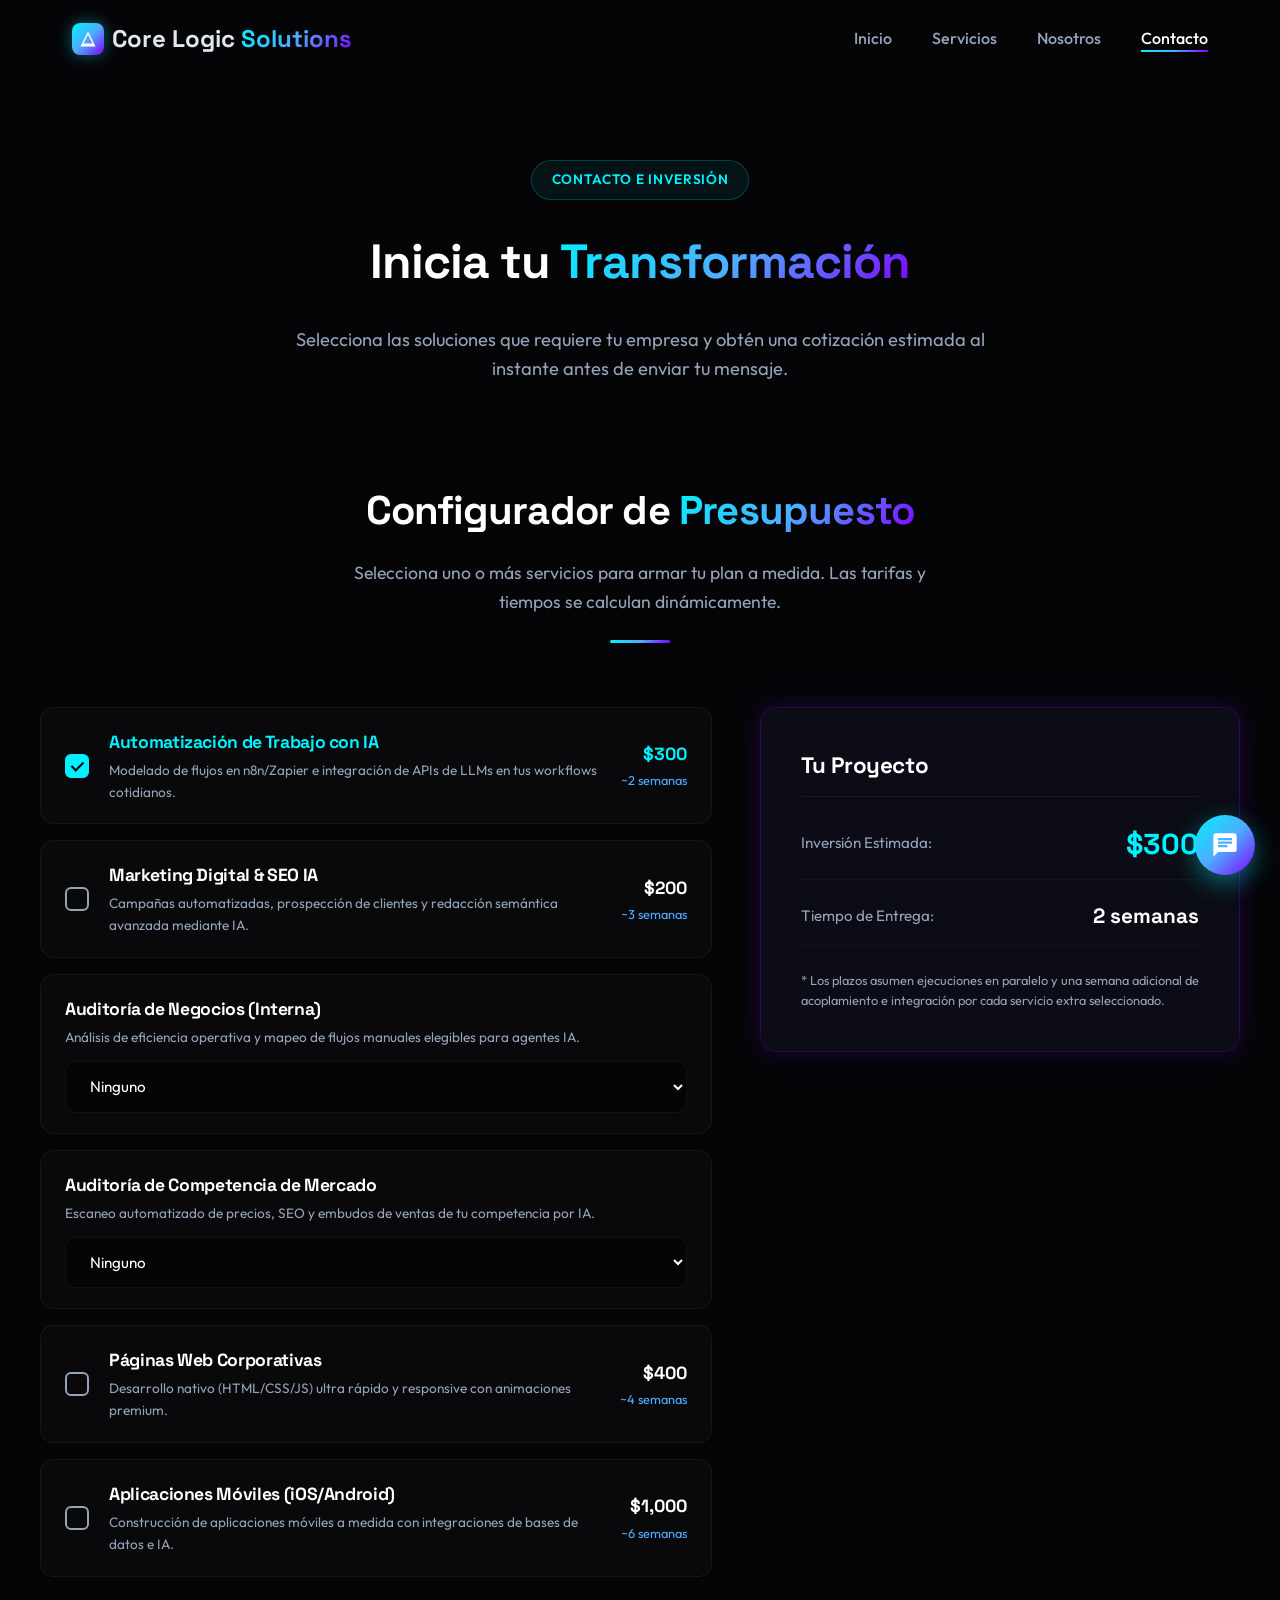
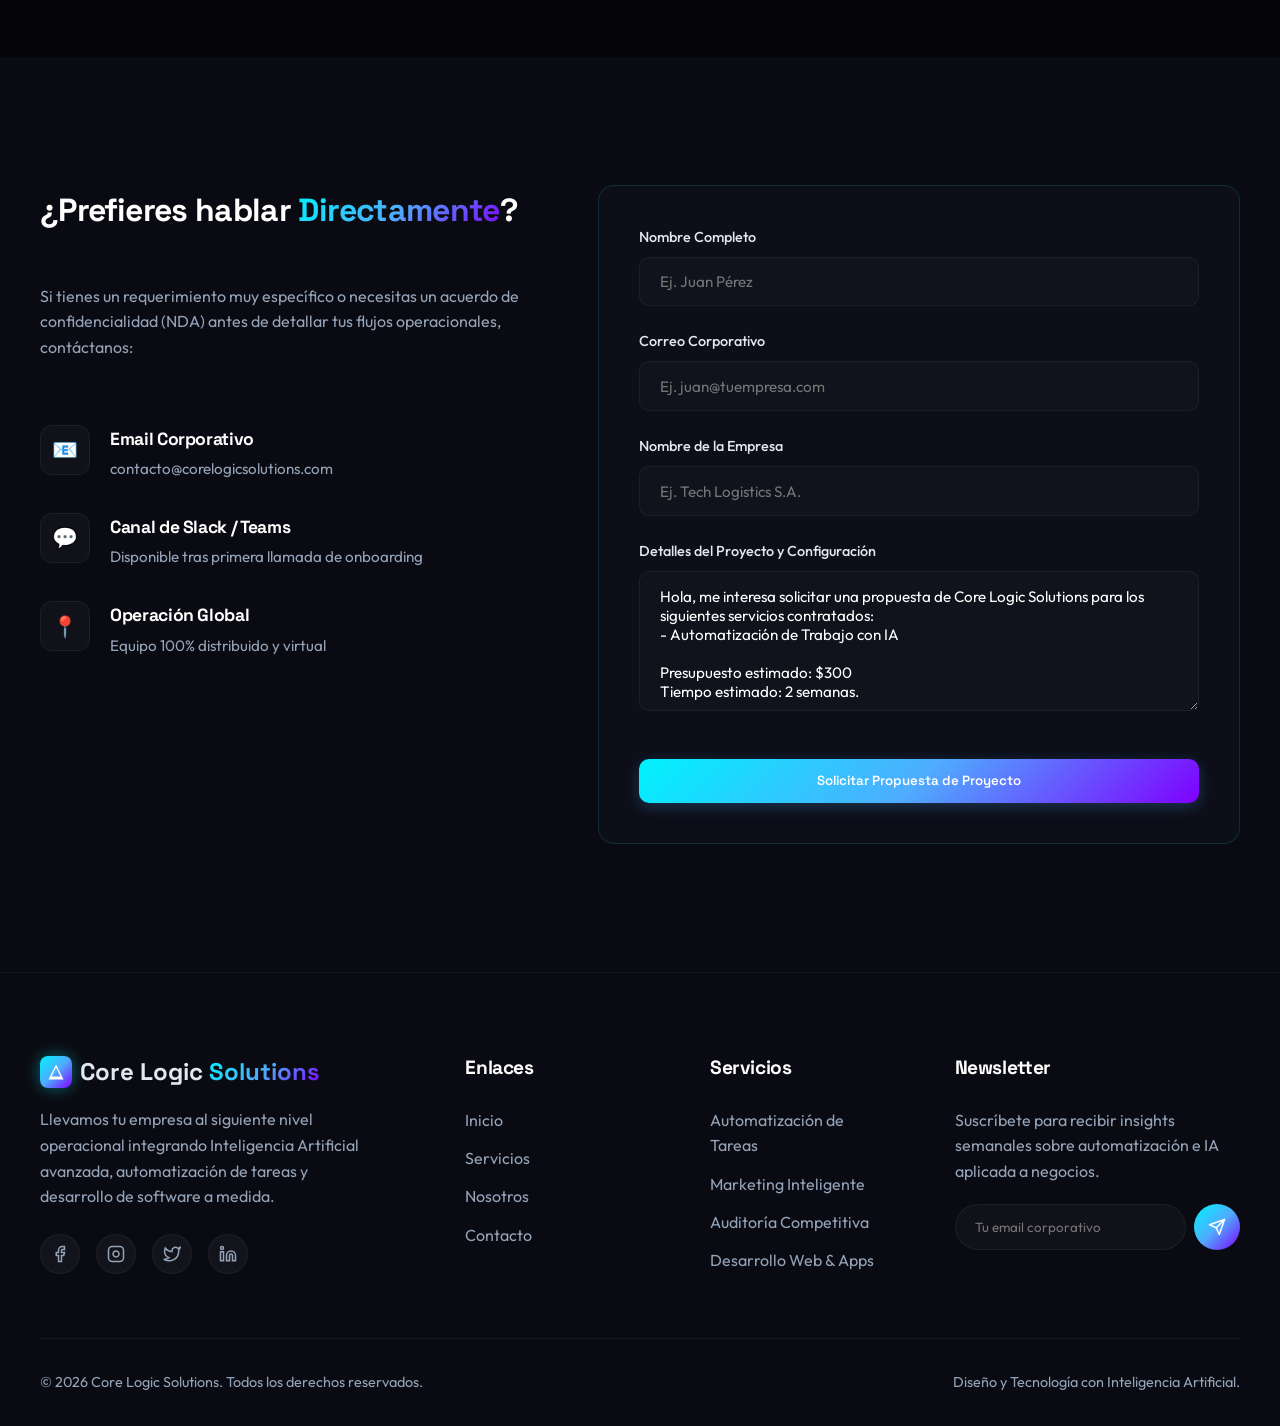
==== contacto.html @ 49f4cc30 "Initial commit: Core Logic Solutions website template" ====
<!DOCTYPE html>
<html lang="es">
<head>
  <meta charset="UTF-8">
  <meta name="viewport" content="width=device-width, initial-scale=1.0">
  <title>Contacto y Cotización | Core Logic Solutions</title>
  <meta name="description" content="Contacta con Core Logic Solutions y configura tu presupuesto a medida utilizando nuestro estimador de coste y tiempo automatizado.">
  
  <!-- Estilos CSS -->
  <link rel="stylesheet" href="css/style.css">
</head>
<body>

  <!-- Orbes de luz de fondo neo-futurista -->
  <div class="bg-glow-orb orb-cyan"></div>
  <div class="bg-glow-orb orb-purple"></div>

  <!-- Header / Navbar -->
  <header class="header" id="main-header">
    <div class="nav-container">
      <a href="index.html" class="logo" id="logo-link">
        <div class="logo-icon">
          <svg viewBox="0 0 24 24"><path d="M12 2L2 22h20L12 2zm0 4l6 12H6L12 6z"/></svg>
        </div>
        <span>Core Logic <span class="gradient-text">Solutions</span></span>
      </a>
      <nav aria-label="Navegación principal">
        <ul class="nav-menu" id="nav-menu">
          <li class="nav-item"><a href="index.html" class="nav-link">Inicio</a></li>
          <li class="nav-item"><a href="servicios.html" class="nav-link">Servicios</a></li>
          <li class="nav-item"><a href="nosotros.html" class="nav-link">Nosotros</a></li>
          <li class="nav-item"><a href="contacto.html" class="nav-link active">Contacto</a></li>
        </ul>
      </nav>
      <button class="hamburger" id="mobile-menu-toggle" aria-label="Abrir menú de navegación">
        <span class="bar"></span>
        <span class="bar"></span>
        <span class="bar"></span>
      </button>
    </div>
  </header>

  <!-- Banner / Hero de la Página -->
  <section class="section" style="padding-top: 10rem; text-align: center; max-width: 800px; margin: 0 auto;">
    <div class="hero-badge reveal">Contacto e Inversión</div>
    <h1 style="font-size: 3rem; margin-bottom: 1.5rem;" class="reveal">Inicia tu <span class="gradient-text">Transformación</span></h1>
    <p style="color: var(--text-muted); font-size: 1.15rem;" class="reveal">Selecciona las soluciones que requiere tu empresa y obtén una cotización estimada al instante antes de enviar tu mensaje.</p>
  </section>

  <!-- Seccion Configuradora de Presupuestos -->
  <section class="section" id="configurator-section" style="padding-top: 1rem;">
    <div class="section-title reveal">
      <h2>Configurador de <span class="gradient-text">Presupuesto</span></h2>
      <p>Selecciona uno o más servicios para armar tu plan a medida. Las tarifas y tiempos se calculan dinámicamente.</p>
    </div>

    <div class="config-grid reveal">
      <!-- Grid de Checkboxes de Servicio -->
      <div class="checkbox-grid">
        
        <!-- Checkbox 1 -->
        <label class="checkbox-card" id="card-service-auto">
          <input type="checkbox" class="service-checkbox" data-price="300" data-time="2" data-name="Automatización de Trabajo con IA" checked>
          <span class="custom-checkbox"></span>
          <div class="checkbox-info">
            <h4>Automatización de Trabajo con IA</h4>
            <p>Modelado de flujos en n8n/Zapier e integración de APIs de LLMs en tus workflows cotidianos.</p>
          </div>
          <div class="checkbox-meta">
            <span class="meta-price">$300</span>
            <div class="meta-time">~2 semanas</div>
          </div>
        </label>

        <!-- Checkbox 2 -->
        <label class="checkbox-card" id="card-service-marketing">
          <input type="checkbox" class="service-checkbox" data-price="200" data-time="3" data-name="Marketing Digital & SEO IA">
          <span class="custom-checkbox"></span>
          <div class="checkbox-info">
            <h4>Marketing Digital & SEO IA</h4>
            <p>Campañas automatizadas, prospección de clientes y redacción semántica avanzada mediante IA.</p>
          </div>
          <div class="checkbox-meta">
            <span class="meta-price">$200</span>
            <div class="meta-time">~3 semanas</div>
          </div>
        </label>

        <!-- Dropdown 1: Auditoría de Negocios -->
        <div class="checkbox-card" style="cursor: default; display: block;" id="card-service-audit-business">
          <div class="checkbox-info">
            <h4 style="margin-bottom: 0.25rem;">Auditoría de Negocios (Interna)</h4>
            <p>Análisis de eficiencia operativa y mapeo de flujos manuales elegibles para agentes IA.</p>
            <select class="service-select form-control" style="margin-top: 0.75rem; background: var(--bg-dark); border-color: var(--border-glass);" data-name="Auditoría de Negocios">
              <option value="0" data-price="0" data-time="0">Ninguno</option>
              <option value="basic" data-price="50" data-time="1">Plan Básico - $50 (~1 semana)</option>
              <option value="intermediate" data-price="100" data-time="2">Plan Intermedio - $100 (~2 semanas)</option>
              <option value="advanced" data-price="200" data-time="3">Plan Avanzado - $200 (~3 semanas)</option>
            </select>
          </div>
        </div>

        <!-- Dropdown 2: Auditoría de Competidores -->
        <div class="checkbox-card" style="cursor: default; display: block;" id="card-service-audit-competitor">
          <div class="checkbox-info">
            <h4 style="margin-bottom: 0.25rem;">Auditoría de Competencia de Mercado</h4>
            <p>Escaneo automatizado de precios, SEO y embudos de ventas de tu competencia por IA.</p>
            <select class="service-select form-control" style="margin-top: 0.75rem; background: var(--bg-dark); border-color: var(--border-glass);" data-name="Auditoría de Competidores">
              <option value="0" data-price="0" data-time="0">Ninguno</option>
              <option value="basic" data-price="75" data-time="1">Plan Básico - $75 (~1 semana)</option>
              <option value="intermediate" data-price="150" data-time="2">Plan Intermedio - $150 (~2 semanas)</option>
              <option value="advanced" data-price="300" data-time="3">Plan Avanzado - $300 (~3 semanas)</option>
            </select>
          </div>
        </div>


        <!-- Checkbox 5 -->
        <label class="checkbox-card" id="card-service-web">
          <input type="checkbox" class="service-checkbox" data-price="400" data-time="4" data-name="Creación de Página Web Premium">
          <span class="custom-checkbox"></span>
          <div class="checkbox-info">
            <h4>Páginas Web Corporativas</h4>
            <p>Desarrollo nativo (HTML/CSS/JS) ultra rápido y responsive con animaciones premium.</p>
          </div>
          <div class="checkbox-meta">
            <span class="meta-price">$400</span>
            <div class="meta-time">~4 semanas</div>
          </div>
        </label>

        <!-- Checkbox 6 -->
        <label class="checkbox-card" id="card-service-mobile">
          <input type="checkbox" class="service-checkbox" data-price="1000" data-time="6" data-name="Creación de Aplicaciones Móviles">
          <span class="custom-checkbox"></span>
          <div class="checkbox-info">
            <h4>Aplicaciones Móviles (iOS/Android)</h4>
            <p>Construcción de aplicaciones móviles a medida con integraciones de bases de datos e IA.</p>
          </div>
          <div class="checkbox-meta">
            <span class="meta-price">$1,000</span>
            <div class="meta-time">~6 semanas</div>
          </div>
        </label>



      </div>

      <!-- Panel del Presupuesto Estimado -->
      <div class="glass-card estimate-panel" id="estimate-output-box">
        <h3>Tu Proyecto</h3>
        
        <div class="est-row">
          <span class="est-label">Inversión Estimada:</span>
          <span class="est-val price" id="config-total-price">$0</span>
        </div>

        <div class="est-row">
          <span class="est-label">Tiempo de Entrega:</span>
          <span class="est-val" id="config-total-time">0 semanas</span>
        </div>

        <p class="est-disclaimer">* Los plazos asumen ejecuciones en paralelo y una semana adicional de acoplamiento e integración por cada servicio extra seleccionado.</p>
      </div>

    </div>
  </section>

  <!-- Formulario de Contacto Principal -->
  <section class="section" id="contact-form-section" style="background: var(--bg-deep); padding-bottom: 8rem;">
    <div class="contact-grid">
      <!-- Datos de contacto directos -->
      <div class="contact-info-card reveal">
        <h2 style="font-size: 2rem; margin-bottom: 1rem;">¿Prefieres hablar <span class="gradient-text">Directamente</span>?</h2>
        <p style="color: var(--text-muted); margin-bottom: 2rem; line-height: 1.6;">Si tienes un requerimiento muy específico o necesitas un acuerdo de confidencialidad (NDA) antes de detallar tus flujos operacionales, contáctanos:</p>
        
        <div class="contact-item">
          <div class="contact-icon">📧</div>
          <div class="contact-details">
            <h4>Email Corporativo</h4>
            <p>contacto@corelogicsolutions.com</p>
          </div>
        </div>

        <div class="contact-item">
          <div class="contact-icon">💬</div>
          <div class="contact-details">
            <h4>Canal de Slack / Teams</h4>
            <p>Disponible tras primera llamada de onboarding</p>
          </div>
        </div>

        <div class="contact-item">
          <div class="contact-icon">📍</div>
          <div class="contact-details">
            <h4>Operación Global</h4>
            <p>Equipo 100% distribuido y virtual</p>
          </div>
        </div>
      </div>

      <!-- Formulario de Captura -->
      <div class="glass-card reveal" style="border-color: var(--border-neon);">
        <form id="lead-contact-form" onsubmit="event.preventDefault(); alert('¡Gracias! Hemos recibido tu configuración de servicios y mensaje. Nos pondremos en contacto contigo en las próximas 12 horas.'); this.reset(); document.querySelectorAll('.service-checkbox').forEach((c, i) => c.checked = i === 0); window.location.reload();">
          <div class="form-group">
            <label for="contact-name">Nombre Completo</label>
            <input type="text" id="contact-name" class="form-control" placeholder="Ej. Juan Pérez" required>
          </div>

          <div class="form-group">
            <label for="contact-email">Correo Corporativo</label>
            <input type="email" id="contact-email" class="form-control" placeholder="Ej. juan@tuempresa.com" required>
          </div>

          <div class="form-group">
            <label for="contact-company">Nombre de la Empresa</label>
            <input type="text" id="contact-company" class="form-control" placeholder="Ej. Tech Logistics S.A." required>
          </div>

          <div class="form-group">
            <label for="contact-message">Detalles del Proyecto y Configuración</label>
            <!-- Este textarea será rellenado automáticamente por el configurador JS -->
            <textarea id="contact-message" class="form-control" placeholder="Describe brevemente tus cuellos de botella actuales..."></textarea>
          </div>

          <button type="submit" class="btn-primary" style="width: 100%; border-radius: 10px; margin-top: 1rem;">Solicitar Propuesta de Proyecto</button>
        </form>
      </div>
    </div>
  </section>

  <!-- Footer Section -->
  <footer class="footer" id="footer-section">
    <div class="footer-grid">
      <div class="footer-info">
        <a href="index.html" class="logo">
          <div class="logo-icon">
            <svg viewBox="0 0 24 24"><path d="M12 2L2 22h20L12 2zm0 4l6 12H6L12 6z"/></svg>
          </div>
          <span>Core Logic <span class="gradient-text">Solutions</span></span>
        </a>
        <p>Llevamos tu empresa al siguiente nivel operacional integrando Inteligencia Artificial avanzada, automatización de tareas y desarrollo de software a medida.</p>
        <div class="footer-socials">
          <a href="#" class="social-icon" aria-label="Facebook"><svg width="18" height="18" viewBox="0 0 24 24" fill="none" stroke="currentColor" stroke-width="2"><path d="M18 2h-3a5 5 0 0 0-5 5v3H7v4h3v8h4v-8h3l1-4h-4V7a1 1 0 0 1 1-1h3z"/></svg></a>
          <a href="#" class="social-icon" aria-label="Instagram"><svg width="18" height="18" viewBox="0 0 24 24" fill="none" stroke="currentColor" stroke-width="2"><rect x="2" y="2" width="20" height="20" rx="5" ry="5"></rect><path d="M16 11.37A4 4 0 1 1 12.63 8 4 4 0 0 1 16 11.37z"></path><line x1="17.5" y1="6.5" x2="17.51" y2="6.5"></line></svg></a>
          <a href="#" class="social-icon" aria-label="Twitter"><svg width="18" height="18" viewBox="0 0 24 24" fill="none" stroke="currentColor" stroke-width="2"><path d="M23 3a10.9 10.9 0 0 1-3.14 1.53 4.48 4.48 0 0 0-7.86 3v1A10.66 10.66 0 0 1 3 4s-4 9 5 13a11.64 11.64 0 0 1-7 2c9 5 20 0 20-11.5a4.5 4.5 0 0 0-.08-.83A7.72 7.72 0 0 0 23 3z"/></svg></a>
          <a href="#" class="social-icon" aria-label="LinkedIn"><svg width="18" height="18" viewBox="0 0 24 24" fill="none" stroke="currentColor" stroke-width="2"><path d="M16 8a6 6 0 0 1 6 6v7h-4v-7a2 2 0 0 0-2-2 2 2 0 0 0-2 2v7h-4v-7a6 6 0 0 1 6-6z"></path><rect x="2" y="9" width="4" height="12"></rect><circle cx="4" cy="4" r="2"></circle></svg></a>
        </div>
      </div>
      <div>
        <h3 class="footer-title">Enlaces</h3>
        <ul class="footer-links">
          <li><a href="index.html" class="footer-link">Inicio</a></li>
          <li><a href="servicios.html" class="footer-link">Servicios</a></li>
          <li><a href="nosotros.html" class="footer-link">Nosotros</a></li>
          <li><a href="contacto.html" class="footer-link">Contacto</a></li>
        </ul>
      </div>
      <div>
        <h3 class="footer-title">Servicios</h3>
        <ul class="footer-links">
          <li><a href="servicios.html" class="footer-link">Automatización de Tareas</a></li>
          <li><a href="servicios.html" class="footer-link">Marketing Inteligente</a></li>
          <li><a href="servicios.html" class="footer-link">Auditoría Competitiva</a></li>
          <li><a href="servicios.html" class="footer-link">Desarrollo Web & Apps</a></li>
        </ul>
      </div>
      <div class="footer-newsletter">
        <h3 class="footer-title">Newsletter</h3>
        <p>Suscríbete para recibir insights semanales sobre automatización e IA aplicada a negocios.</p>
        <form class="newsletter-form" id="newsletter-form">
          <input type="email" placeholder="Tu email corporativo" required id="newsletter-email">
          <button type="submit" aria-label="Suscribirse">
            <svg width="18" height="18" viewBox="0 0 24 24" fill="none" stroke="currentColor" stroke-width="2" stroke-linecap="round" stroke-linejoin="round"><line x1="22" y1="2" x2="11" y2="13"></line><polygon points="22 2 15 22 11 13 2 9 22 2"></polygon></svg>
          </button>
        </form>
      </div>
    </div>
    <div class="footer-bottom">
      <p>&copy; 2026 Core Logic Solutions. Todos los derechos reservados.</p>
      <p>Diseño y Tecnología con Inteligencia Artificial.</p>
    </div>
  </footer>

  <!-- Chatbot Widget (Floating Assistant) -->
  <div class="chatbot-widget" id="chatbot-widget-container">
    <button class="chatbot-bubble" id="chatbot-trigger" aria-label="Abrir Asistente Virtual">
      <svg viewBox="0 0 24 24"><path d="M20 2H4c-1.1 0-2 .9-2 2v18l4-4h14c1.1 0 2-.9 2-2V4c0-1.1-.9-2-2-2zM6 9h12v2H6V9zm8 5H6v-2h8v2zm4-6H6V6h12v2z"/></svg>
    </button>
    <div class="chatbot-panel" id="chatbot-panel-card">
      <div class="chatbot-header">
        <div class="chatbot-profile">
          <div class="chatbot-avatar">🤖</div>
          <div class="chatbot-name">
            <h4>CoreBot</h4>
            <span class="chatbot-status">En línea</span>
          </div>
        </div>
        <button class="chatbot-close" id="chatbot-close-btn" aria-label="Cerrar chat">
          <svg width="24" height="24" viewBox="0 0 24 24" fill="none" stroke="currentColor" stroke-width="2"><line x1="18" y1="6" x2="6" y2="18"></line><line x1="6" y1="6" x2="18" y2="18"></line></svg>
        </button>
      </div>
      <div class="chatbot-messages" id="chatbot-messages-box"></div>
      <div class="chatbot-suggestions">
        <button class="suggestion-btn" data-key="services">Servicios</button>
        <button class="suggestion-btn" data-key="automation">¿Cómo funciona la IA?</button>
        <button class="suggestion-btn" data-key="audit">Simular Auditoría</button>
        <button class="suggestion-btn" data-key="pricing">Presupuestos</button>
        <button class="suggestion-btn" data-key="human">Hablar con Humano</button>
      </div>
      <div class="chatbot-input-area">
        <input type="text" id="chat-input" placeholder="Pregunta algo sobre IA...">
        <button id="chat-send" aria-label="Enviar mensaje">
          <svg viewBox="0 0 24 24" width="20" height="20" fill="currentColor"><path d="M2.01 21L23 12 2.01 3 2 10l15 2-15 2z"/></svg>
        </button>
      </div>
    </div>
  </div>

  <!-- Scripts -->
  <script src="js/main.js"></script>
  <script src="js/chatbot.js"></script>
  <script src="js/configurator.js"></script>
</body>
</html>
---- css/style.css ----
/* Importación de Fuentes Google Fonts */
@import url('https://fonts.googleapis.com/css2?family=Outfit:wght@300;400;500;600;700;800&family=Space+Grotesk:wght@400;500;600;700&display=swap');

/* Variables de Diseño (Sistema de Diseño Neo-Futurista) */
:root {
  --bg-dark: #050508;
  --bg-deep: #0a0b12;
  --bg-card: rgba(15, 17, 28, 0.7);
  --bg-card-hover: rgba(22, 25, 41, 0.85);
  
  --primary-cyan: #00f2fe;
  --primary-blue: #4facfe;
  --primary-purple: #7f00ff;
  --primary-pink: #f857a6;
  
  --text-white: #ffffff;
  --text-light: #e2e8f0;
  --text-muted: #94a3b8;
  --text-dark: #475569;
  
  --gradient-neon: linear-gradient(135deg, var(--primary-cyan) 0%, var(--primary-blue) 50%, var(--primary-purple) 100%);
  --gradient-glow: linear-gradient(135deg, rgba(0, 242, 254, 0.15), rgba(127, 0, 159, 0.15));
  
  --border-neon: rgba(0, 242, 254, 0.15);
  --border-neon-hover: rgba(0, 242, 254, 0.4);
  --border-glass: rgba(255, 255, 255, 0.05);
  
  --shadow-glow: 0 0 25px rgba(0, 242, 254, 0.15);
  --shadow-glow-purple: 0 0 25px rgba(127, 0, 255, 0.2);
  
  --font-heading: 'Space Grotesk', sans-serif;
  --font-body: 'Outfit', sans-serif;
  
  --transition-fast: 0.2s ease;
  --transition-normal: 0.3s cubic-bezier(0.4, 0, 0.2, 1);
  --transition-slow: 0.5s cubic-bezier(0.4, 0, 0.2, 1);
}

/* Reset y Estilos Globales */
* {
  margin: 0;
  padding: 0;
  box-sizing: border-box;
  scrollbar-width: thin;
  scrollbar-color: var(--primary-blue) var(--bg-dark);
}

/* Custom Scrollbar */
::-webkit-scrollbar {
  width: 8px;
  height: 8px;
}
::-webkit-scrollbar-track {
  background: var(--bg-dark);
}
::-webkit-scrollbar-thumb {
  background: rgba(79, 172, 254, 0.3);
  border-radius: 4px;
}
::-webkit-scrollbar-thumb:hover {
  background: var(--primary-blue);
}

html {
  scroll-behavior: smooth;
  font-size: 16px;
  background-color: var(--bg-dark);
}

body {
  font-family: var(--font-body);
  background-color: var(--bg-dark);
  color: var(--text-light);
  overflow-x: hidden;
  line-height: 1.6;
}

h1, h2, h3, h4, h5, h6 {
  font-family: var(--font-heading);
  color: var(--text-white);
  font-weight: 700;
  letter-spacing: -0.02em;
}

a {
  text-decoration: none;
  color: inherit;
  transition: var(--transition-fast);
}

/* Clases de Utilidad */
.gradient-text {
  background: var(--gradient-neon);
  -webkit-background-clip: text;
  -webkit-text-fill-color: transparent;
  background-clip: text;
}

.bg-glow-orb {
  position: absolute;
  width: 400px;
  height: 400px;
  border-radius: 50%;
  filter: blur(150px);
  z-index: -1;
  pointer-events: none;
  opacity: 0.25;
}

.orb-cyan {
  background: var(--primary-cyan);
  top: 10%;
  left: -100px;
}

.orb-purple {
  background: var(--primary-purple);
  bottom: 20%;
  right: -100px;
}

.orb-pink {
  background: var(--primary-pink);
  top: 50%;
  left: 50%;
  transform: translate(-50%, -50%);
}

.glass-card {
  background: var(--bg-card);
  backdrop-filter: blur(16px);
  -webkit-backdrop-filter: blur(16px);
  border: 1px solid var(--border-glass);
  border-radius: 16px;
  padding: 2.5rem;
  transition: var(--transition-normal);
}

.glass-card:hover {
  border-color: var(--border-neon);
  box-shadow: var(--shadow-glow);
  transform: translateY(-5px);
  background: var(--bg-card-hover);
}

/* Animaciones */
@keyframes float {
  0% { transform: translateY(0px); }
  50% { transform: translateY(-10px); }
  100% { transform: translateY(0px); }
}

@keyframes pulse-glow {
  0% { box-shadow: 0 0 15px rgba(0, 242, 254, 0.1); }
  50% { box-shadow: 0 0 30px rgba(0, 242, 254, 0.35); }
  100% { box-shadow: 0 0 15px rgba(0, 242, 254, 0.1); }
}

@keyframes text-shine {
  0% { background-position: 0% 50%; }
  100% { background-position: 100% 50%; }
}

.float-animation {
  animation: float 6s ease-in-out infinite;
}

/* Scroll Reveal */
.reveal {
  opacity: 0;
  transform: translateY(30px);
  transition: opacity 0.8s cubic-bezier(0.4, 0, 0.2, 1), transform 0.8s cubic-bezier(0.4, 0, 0.2, 1);
}

.reveal.visible {
  opacity: 1;
  transform: translateY(0);
}

/* Botones Premium */
.btn-primary {
  position: relative;
  display: inline-flex;
  align-items: center;
  justify-content: center;
  padding: 0.85rem 2rem;
  border-radius: 30px;
  background: var(--gradient-neon);
  color: var(--text-white);
  font-family: var(--font-heading);
  font-weight: 600;
  border: none;
  cursor: pointer;
  overflow: hidden;
  z-index: 1;
  transition: var(--transition-normal);
  box-shadow: 0 4px 15px rgba(79, 172, 254, 0.25);
}

.btn-primary::before {
  content: '';
  position: absolute;
  top: 0;
  left: 0;
  width: 100%;
  height: 100%;
  background: linear-gradient(135deg, var(--primary-purple) 0%, var(--primary-pink) 100%);
  opacity: 0;
  z-index: -1;
  transition: var(--transition-normal);
}

.btn-primary:hover {
  transform: translateY(-2px);
  box-shadow: var(--shadow-glow-purple);
}

.btn-primary:hover::before {
  opacity: 1;
}

.btn-secondary {
  display: inline-flex;
  align-items: center;
  justify-content: center;
  padding: 0.85rem 2rem;
  border-radius: 30px;
  background: rgba(255, 255, 255, 0.04);
  color: var(--text-white);
  font-family: var(--font-heading);
  font-weight: 600;
  border: 1px solid var(--border-glass);
  cursor: pointer;
  transition: var(--transition-normal);
  backdrop-filter: blur(8px);
}

.btn-secondary:hover {
  background: rgba(255, 255, 255, 0.08);
  border-color: var(--primary-cyan);
  box-shadow: var(--shadow-glow);
  transform: translateY(-2px);
}

/* Header & Navbar */
.header {
  position: fixed;
  top: 0;
  left: 0;
  width: 100%;
  z-index: 100;
  transition: var(--transition-normal);
  border-bottom: 1px solid transparent;
}

.header.scrolled {
  background: rgba(5, 5, 8, 0.85);
  backdrop-filter: blur(12px);
  -webkit-backdrop-filter: blur(12px);
  border-bottom: 1px solid var(--border-glass);
}

.nav-container {
  max-width: 1200px;
  margin: 0 auto;
  padding: 1.25rem 2rem;
  display: flex;
  justify-content: space-between;
  align-items: center;
}

.logo {
  font-family: var(--font-heading);
  font-weight: 700;
  font-size: 1.5rem;
  display: flex;
  align-items: center;
  gap: 0.5rem;
}

.logo-icon {
  width: 32px;
  height: 32px;
  background: var(--gradient-neon);
  border-radius: 8px;
  display: flex;
  align-items: center;
  justify-content: center;
  box-shadow: 0 0 15px rgba(0, 242, 254, 0.4);
}

.logo-icon svg {
  width: 18px;
  height: 18px;
  fill: #fff;
}

.nav-menu {
  display: flex;
  list-style: none;
  gap: 2.5rem;
}

.nav-link {
  font-weight: 500;
  font-size: 1rem;
  color: var(--text-muted);
  position: relative;
  padding: 0.25rem 0;
}

.nav-link:hover, .nav-link.active {
  color: var(--text-white);
}

.nav-link::after {
  content: '';
  position: absolute;
  bottom: 0;
  left: 0;
  width: 0;
  height: 2px;
  background: var(--gradient-neon);
  transition: var(--transition-normal);
}

.nav-link:hover::after, .nav-link.active::after {
  width: 100%;
}

.hamburger {
  display: none;
  cursor: pointer;
  background: none;
  border: none;
}

.bar {
  display: block;
  width: 25px;
  height: 3px;
  margin: 5px auto;
  transition: var(--transition-normal);
  background-color: var(--text-white);
  border-radius: 3px;
}

/* Footer Section */
.footer {
  background: var(--bg-deep);
  border-top: 1px solid var(--border-glass);
  padding: 5rem 2rem 2rem 2rem;
  position: relative;
}

.footer-grid {
  max-width: 1200px;
  margin: 0 auto;
  display: grid;
  grid-template-columns: 2fr 1fr 1fr 1.5fr;
  gap: 4rem;
  margin-bottom: 4rem;
}

.footer-info p {
  color: var(--text-muted);
  margin-top: 1rem;
  margin-bottom: 1.5rem;
  max-width: 320px;
}

.footer-socials {
  display: flex;
  gap: 1rem;
}

.social-icon {
  width: 40px;
  height: 40px;
  border-radius: 50%;
  background: rgba(255, 255, 255, 0.04);
  border: 1px solid var(--border-glass);
  display: flex;
  align-items: center;
  justify-content: center;
  color: var(--text-muted);
  transition: var(--transition-fast);
}

.social-icon:hover {
  background: var(--gradient-neon);
  color: var(--text-white);
  border-color: transparent;
  box-shadow: var(--shadow-glow);
  transform: translateY(-3px);
}

.footer-title {
  font-size: 1.2rem;
  margin-bottom: 1.5rem;
  font-family: var(--font-heading);
}

.footer-links {
  list-style: none;
  display: flex;
  flex-direction: column;
  gap: 0.8rem;
}

.footer-link {
  color: var(--text-muted);
  transition: var(--transition-fast);
}

.footer-link:hover {
  color: var(--primary-cyan);
  padding-left: 5px;
}

.footer-newsletter p {
  color: var(--text-muted);
  margin-bottom: 1.2rem;
}

.newsletter-form {
  display: flex;
  gap: 0.5rem;
}

.newsletter-form input {
  flex: 1;
  background: rgba(255, 255, 255, 0.03);
  border: 1px solid var(--border-glass);
  padding: 0.8rem 1.2rem;
  border-radius: 25px;
  color: var(--text-white);
  outline: none;
  font-family: var(--font-body);
}

.newsletter-form input:focus {
  border-color: var(--primary-cyan);
  box-shadow: 0 0 10px rgba(0, 242, 254, 0.1);
}

.newsletter-form button {
  width: 46px;
  height: 46px;
  border-radius: 50%;
  border: none;
  background: var(--gradient-neon);
  color: var(--text-white);
  cursor: pointer;
  display: flex;
  align-items: center;
  justify-content: center;
  transition: var(--transition-normal);
}

.newsletter-form button:hover {
  transform: scale(1.05);
  box-shadow: var(--shadow-glow);
}

.footer-bottom {
  max-width: 1200px;
  margin: 0 auto;
  border-top: 1px solid var(--border-glass);
  padding-top: 2rem;
  display: flex;
  justify-content: space-between;
  align-items: center;
  color: var(--text-muted);
  font-size: 0.9rem;
}

/* Chatbot UI */
.chatbot-widget {
  position: fixed;
  bottom: 25px;
  right: 25px;
  z-index: 1000;
}

.chatbot-bubble {
  width: 60px;
  height: 60px;
  border-radius: 50%;
  background: var(--gradient-neon);
  box-shadow: 0 8px 24px rgba(0, 242, 254, 0.4);
  display: flex;
  align-items: center;
  justify-content: center;
  cursor: pointer;
  transition: var(--transition-normal);
  border: none;
  animation: pulse-glow 3s infinite;
}

.chatbot-bubble:hover {
  transform: scale(1.1) rotate(15deg);
}

.chatbot-bubble svg {
  width: 28px;
  height: 28px;
  fill: var(--text-white);
}

.chatbot-panel {
  position: absolute;
  bottom: 75px;
  right: 0;
  width: 380px;
  height: 520px;
  background: rgba(10, 11, 18, 0.95);
  backdrop-filter: blur(20px);
  -webkit-backdrop-filter: blur(20px);
  border: 1px solid var(--border-neon);
  box-shadow: 0 15px 40px rgba(0, 0, 0, 0.5);
  border-radius: 20px;
  display: flex;
  flex-direction: column;
  overflow: hidden;
  opacity: 0;
  transform: translateY(20px) scale(0.95);
  pointer-events: none;
  transition: var(--transition-normal);
}

.chatbot-panel.active {
  opacity: 1;
  transform: translateY(0) scale(1);
  pointer-events: all;
}

.chatbot-header {
  padding: 1.25rem;
  background: var(--gradient-neon);
  display: flex;
  justify-content: space-between;
  align-items: center;
  color: var(--text-white);
}

.chatbot-profile {
  display: flex;
  align-items: center;
  gap: 0.8rem;
}

.chatbot-avatar {
  width: 36px;
  height: 36px;
  border-radius: 50%;
  background: rgba(255, 255, 255, 0.2);
  display: flex;
  align-items: center;
  justify-content: center;
  font-size: 1.2rem;
}

.chatbot-name h4 {
  font-size: 0.95rem;
  font-weight: 600;
}

.chatbot-status {
  font-size: 0.75rem;
  opacity: 0.8;
  display: flex;
  align-items: center;
  gap: 4px;
}

.chatbot-status::before {
  content: '';
  display: inline-block;
  width: 6px;
  height: 6px;
  border-radius: 50%;
  background: #00ff66;
}

.chatbot-close {
  background: none;
  border: none;
  cursor: pointer;
  color: var(--text-white);
  display: flex;
  align-items: center;
  justify-content: center;
}

.chatbot-messages {
  flex: 1;
  padding: 1.25rem;
  overflow-y: auto;
  display: flex;
  flex-direction: column;
  gap: 1rem;
}

.chat-message {
  max-width: 80%;
  padding: 0.75rem 1rem;
  border-radius: 15px;
  font-size: 0.9rem;
  line-height: 1.4;
  word-wrap: break-word;
}

.chat-message.bot {
  align-self: flex-start;
  background: rgba(255, 255, 255, 0.05);
  border: 1px solid var(--border-glass);
  color: var(--text-light);
  border-bottom-left-radius: 2px;
}

.chat-message.user {
  align-self: flex-end;
  background: var(--gradient-neon);
  color: var(--text-white);
  border-bottom-right-radius: 2px;
  box-shadow: 0 4px 10px rgba(0, 242, 254, 0.15);
}

.typing-indicator {
  display: flex;
  gap: 4px;
  padding: 0.75rem 1rem;
  background: rgba(255, 255, 255, 0.05);
  border: 1px solid var(--border-glass);
  border-radius: 15px;
  border-bottom-left-radius: 2px;
  align-self: flex-start;
}

.typing-indicator span {
  width: 6px;
  height: 6px;
  background: var(--text-muted);
  border-radius: 50%;
  animation: typing-bounce 1s infinite ease-in-out;
}

.typing-indicator span:nth-child(2) { animation-delay: 0.2s; }
.typing-indicator span:nth-child(3) { animation-delay: 0.4s; }

@keyframes typing-bounce {
  0%, 100% { transform: translateY(0); }
  50% { transform: translateY(-4px); }
}

.chatbot-suggestions {
  display: flex;
  flex-wrap: wrap;
  gap: 6px;
  padding: 0.5rem 1.25rem;
  border-top: 1px solid var(--border-glass);
}

.suggestion-btn {
  background: rgba(255, 255, 255, 0.03);
  border: 1px solid var(--border-glass);
  padding: 0.4rem 0.8rem;
  border-radius: 15px;
  font-size: 0.8rem;
  color: var(--primary-cyan);
  cursor: pointer;
  transition: var(--transition-fast);
  font-family: var(--font-body);
}

.suggestion-btn:hover {
  background: rgba(0, 242, 254, 0.1);
  border-color: var(--primary-cyan);
}

.chatbot-input-area {
  padding: 1rem 1.25rem;
  border-top: 1px solid var(--border-glass);
  display: flex;
  gap: 0.75rem;
  background: rgba(5, 5, 8, 0.6);
}

.chatbot-input-area input {
  flex: 1;
  background: rgba(255, 255, 255, 0.03);
  border: 1px solid var(--border-glass);
  padding: 0.75rem 1rem;
  border-radius: 20px;
  color: var(--text-white);
  outline: none;
  font-family: var(--font-body);
  font-size: 0.9rem;
}

.chatbot-input-area input:focus {
  border-color: var(--primary-cyan);
}

.chatbot-send {
  width: 40px;
  height: 40px;
  border-radius: 50%;
  background: var(--gradient-neon);
  border: none;
  color: var(--text-white);
  cursor: pointer;
  display: flex;
  align-items: center;
  justify-content: center;
  transition: var(--transition-fast);
}

.chatbot-send:hover {
  transform: scale(1.05);
}

/* Estilos de Páginas */
.section {
  padding: 8rem 2rem 5rem 2rem;
  position: relative;
}

.section-title {
  text-align: center;
  margin-bottom: 4rem;
  position: relative;
}

.section-title h2 {
  font-size: 2.5rem;
  margin-bottom: 1rem;
}

.section-title p {
  color: var(--text-muted);
  max-width: 600px;
  margin: 0 auto;
  font-size: 1.1rem;
}

.section-title::after {
  content: '';
  display: block;
  width: 60px;
  height: 3px;
  background: var(--gradient-neon);
  margin: 1.5rem auto 0 auto;
  border-radius: 3px;
}

/* Grid Layouts */
.grid-2 {
  display: grid;
  grid-template-columns: 1fr 1fr;
  gap: 4rem;
  align-items: center;
  max-width: 1200px;
  margin: 0 auto;
}

.grid-3 {
  display: grid;
  grid-template-columns: repeat(3, 1fr);
  gap: 2rem;
  max-width: 1200px;
  margin: 0 auto;
}

.grid-4 {
  display: grid;
  grid-template-columns: repeat(4, 1fr);
  gap: 1.5rem;
  max-width: 1200px;
  margin: 0 auto;
}

/* Hero Section */
.hero {
  min-height: 90vh;
  display: flex;
  align-items: center;
  position: relative;
  overflow: hidden;
  padding-top: 8rem;
}

.hero .grid-2 {
  align-items: center;
}

.hero-content {
  position: relative;
  z-index: 2;
}

.hero-badge {
  display: inline-flex;
  align-items: center;
  gap: 0.5rem;
  background: rgba(0, 242, 254, 0.06);
  border: 1px solid rgba(0, 242, 254, 0.2);
  padding: 0.5rem 1.25rem;
  border-radius: 30px;
  color: var(--primary-cyan);
  font-size: 0.85rem;
  font-weight: 600;
  margin-bottom: 1.5rem;
  letter-spacing: 0.05em;
  text-transform: uppercase;
}

.hero-badge span.pulse-dot {
  width: 8px;
  height: 8px;
  background-color: var(--primary-cyan);
  border-radius: 50%;
  animation: pulse-glow 2s infinite;
}

.hero-title {
  font-size: 4rem;
  line-height: 1.1;
  margin-bottom: 1.5rem;
}

.hero-subtitle {
  font-size: 1.25rem;
  color: var(--text-muted);
  margin-bottom: 2.5rem;
  max-width: 540px;
}

.hero-buttons {
  display: flex;
  gap: 1.2rem;
}

.hero-visual {
  position: relative;
  display: flex;
  justify-content: center;
  align-items: center;
  z-index: 1;
}

.hero-illustration {
  width: 100%;
  max-width: 500px;
  height: auto;
  border-radius: 20px;
  border: 1px solid var(--border-neon);
  box-shadow: var(--shadow-glow);
  background: rgba(10, 11, 18, 0.6);
  backdrop-filter: blur(10px);
  padding: 2rem;
  position: relative;
}

.hero-code-block {
  font-family: 'Courier New', Courier, monospace;
  font-size: 0.85rem;
  color: var(--primary-cyan);
  line-height: 1.5;
  overflow: hidden;
  white-space: pre;
  border-right: 2px solid var(--primary-cyan);
  animation: typing-code 5s steps(40, end) infinite;
}

@keyframes typing-code {
  0%, 100% { width: 0; }
  50%, 80% { width: 100%; }
}

/* Process Section */
.process-step {
  position: relative;
  margin-top: 1.5rem;
}

.step-number {
  position: absolute;
  top: -20px;
  left: 25px;
  width: 44px;
  height: 44px;
  border-radius: 50%;
  background: var(--gradient-neon);
  display: flex;
  align-items: center;
  justify-content: center;
  color: var(--text-white);
  font-family: var(--font-heading);
  font-weight: 700;
  font-size: 1.2rem;
  box-shadow: 0 4px 15px rgba(0, 242, 254, 0.35);
}

.process-step h3 {
  margin-top: 0.5rem;
  margin-bottom: 0.8rem;
  font-size: 1.35rem;
}

.process-step p {
  color: var(--text-muted);
  font-size: 0.95rem;
}

/* Tech Badge Container */
.tech-container {
  display: flex;
  flex-wrap: wrap;
  gap: 1rem;
  justify-content: center;
  max-width: 800px;
  margin: 0 auto;
}

.tech-badge {
  padding: 0.8rem 1.8rem;
  background: rgba(255, 255, 255, 0.03);
  border: 1px solid var(--border-glass);
  border-radius: 30px;
  color: var(--text-light);
  font-weight: 600;
  font-family: var(--font-heading);
  transition: var(--transition-normal);
}

.tech-badge:hover {
  border-color: var(--primary-cyan);
  background: rgba(0, 242, 254, 0.05);
  box-shadow: var(--shadow-glow);
  color: var(--text-white);
  transform: translateY(-2px);
}

/* SEO Web Auditor Widget CSS */
.auditor-box {
  max-width: 850px;
  margin: 0 auto;
}

.audit-input-group {
  display: flex;
  gap: 1rem;
  margin-bottom: 2rem;
}

.audit-input-group input {
  flex: 1;
  background: rgba(255, 255, 255, 0.03);
  border: 1px solid var(--border-glass);
  padding: 1rem 1.5rem;
  border-radius: 30px;
  color: var(--text-white);
  outline: none;
  font-family: var(--font-body);
  font-size: 1.05rem;
  transition: var(--transition-fast);
}

.audit-input-group input:focus {
  border-color: var(--primary-cyan);
  box-shadow: 0 0 15px rgba(0, 242, 254, 0.15);
}

.console-container {
  display: none;
  background: #030307;
  border: 1px solid var(--border-neon);
  border-radius: 16px;
  padding: 1.5rem;
  height: 280px;
  overflow-y: auto;
  font-family: 'Courier New', Courier, monospace;
  box-shadow: inset 0 0 20px rgba(0,0,0,0.8);
}

.console-line {
  color: #39ff14;
  margin-bottom: 0.6rem;
  font-size: 0.9rem;
  line-height: 1.4;
  border-right: 2px solid transparent;
  white-space: pre-wrap;
}

.console-line .time {
  color: var(--text-muted);
  margin-right: 0.75rem;
}

.results-dashboard {
  display: none;
  grid-template-columns: 1fr 1.8fr;
  gap: 2rem;
  opacity: 0;
  transform: translateY(20px);
  transition: var(--transition-slow);
}

.results-dashboard.active {
  display: grid;
  opacity: 1;
  transform: translateY(0);
}

.score-card {
  display: flex;
  flex-direction: column;
  align-items: center;
  justify-content: center;
  text-align: center;
}

.score-radial {
  position: relative;
  width: 140px;
  height: 140px;
  margin-bottom: 1.5rem;
}

.score-radial svg {
  transform: rotate(-90deg);
  width: 100%;
  height: 100%;
}

.score-radial circle {
  fill: none;
  stroke-width: 8px;
}

.score-radial .bg-circle {
  stroke: rgba(255, 255, 255, 0.05);
}

.score-radial .progress-circle {
  stroke: var(--primary-cyan);
  stroke-dasharray: 283;
  stroke-dashoffset: 283;
  stroke-linecap: round;
  transition: stroke-dashoffset 0.1s ease;
}

.score-text-center {
  position: absolute;
  top: 50%;
  left: 50%;
  transform: translate(-50%, -50%);
  display: flex;
  flex-direction: column;
  align-items: center;
}

.score-number {
  font-size: 2.2rem;
  font-weight: 800;
  color: var(--text-white);
  font-family: var(--font-heading);
  line-height: 1;
}

.score-label {
  font-size: 0.75rem;
  color: var(--text-muted);
  text-transform: uppercase;
  margin-top: 2px;
}

.recs-card {
  display: flex;
  flex-direction: column;
  gap: 1.25rem;
}

.rec-item {
  display: flex;
  gap: 1.25rem;
  padding: 1.2rem;
  background: rgba(255, 255, 255, 0.02);
  border: 1px solid var(--border-glass);
  border-left: 4px solid var(--primary-blue);
  border-radius: 12px;
  transition: var(--transition-fast);
}

.rec-item:hover {
  background: rgba(255, 255, 255, 0.04);
}

.rec-item.seo { border-left-color: var(--primary-cyan); }
.rec-item.performance { border-left-color: var(--primary-blue); }
.rec-item.ai { border-left-color: var(--primary-purple); }

.rec-icon {
  font-size: 1.5rem;
  display: flex;
  align-items: flex-start;
}

.rec-content h4 {
  font-size: 1.1rem;
  margin-bottom: 0.25rem;
}

.rec-content p {
  color: var(--text-muted);
  font-size: 0.9rem;
}

/* ROI Calculator Widget CSS */
.calculator-box {
  display: grid;
  grid-template-columns: 1.1fr 0.9fr;
  gap: 3.5rem;
  max-width: 1050px;
  margin: 0 auto;
  align-items: center;
}

.calc-sliders {
  display: flex;
  flex-direction: column;
  gap: 2rem;
}

.slider-group {
  display: flex;
  flex-direction: column;
}

.slider-header {
  display: flex;
  justify-content: space-between;
  margin-bottom: 0.75rem;
  font-weight: 500;
}

.slider-header span {
  color: var(--text-light);
}

.slider-header .slider-value {
  color: var(--primary-cyan);
  font-family: var(--font-heading);
  font-weight: 700;
  font-size: 1.1rem;
}

.calc-slider {
  -webkit-appearance: none;
  appearance: none;
  width: 100%;
  height: 6px;
  background: rgba(255, 255, 255, 0.06);
  border-radius: 10px;
  outline: none;
  transition: var(--transition-fast);
}

.calc-slider::-webkit-slider-thumb {
  -webkit-appearance: none;
  appearance: none;
  width: 22px;
  height: 22px;
  border-radius: 50%;
  background: var(--primary-cyan);
  cursor: pointer;
  box-shadow: 0 0 15px rgba(0, 242, 254, 0.5);
  transition: var(--transition-fast);
}

.calc-slider::-webkit-slider-thumb:hover {
  transform: scale(1.1);
}

.calc-results {
  display: grid;
  grid-template-columns: 1fr 1fr;
  gap: 1.5rem;
}

.result-card {
  padding: 1.8rem;
  text-align: center;
  border-color: var(--border-glass);
}

.result-card h4 {
  font-size: 0.85rem;
  color: var(--text-muted);
  text-transform: uppercase;
  letter-spacing: 0.05em;
  margin-bottom: 0.5rem;
}

.result-card .result-value {
  font-size: 2.3rem;
  font-weight: 800;
  font-family: var(--font-heading);
  color: var(--text-white);
  margin-bottom: 0.5rem;
}

.result-card.highlight {
  border-color: rgba(127, 0, 255, 0.3);
  background: linear-gradient(135deg, rgba(15, 17, 28, 0.8) 0%, rgba(127, 0, 255, 0.05) 100%);
  box-shadow: var(--shadow-glow-purple);
}

.result-card.highlight .result-value {
  background: linear-gradient(135deg, var(--primary-purple) 0%, var(--primary-pink) 100%);
  -webkit-background-clip: text;
  -webkit-text-fill-color: transparent;
  background-clip: text;
}

.calc-disclaimer {
  grid-column: span 2;
  font-size: 0.8rem;
  color: var(--text-muted);
  text-align: center;
  margin-top: 0.5rem;
}

/* Service Configurator Widget CSS */
.config-grid {
  display: grid;
  grid-template-columns: 1.4fr 1fr;
  gap: 3rem;
  max-width: 1200px;
  margin: 0 auto;
}

.checkbox-grid {
  display: flex;
  flex-direction: column;
  gap: 1rem;
}

.checkbox-card {
  position: relative;
  display: flex;
  align-items: center;
  gap: 1.25rem;
  padding: 1.25rem 1.5rem;
  border: 1px solid var(--border-glass);
  border-radius: 14px;
  background: rgba(255, 255, 255, 0.02);
  cursor: pointer;
  transition: var(--transition-normal);
  user-select: none;
}

.checkbox-card input {
  position: absolute;
  opacity: 0;
  cursor: pointer;
  height: 0;
  width: 0;
}

.checkbox-card .custom-checkbox {
  width: 24px;
  height: 24px;
  border: 2px solid var(--text-muted);
  border-radius: 6px;
  display: flex;
  align-items: center;
  justify-content: center;
  transition: var(--transition-fast);
  flex-shrink: 0;
}

.checkbox-card input:checked ~ .custom-checkbox {
  border-color: var(--primary-cyan);
  background: var(--primary-cyan);
}

.checkbox-card .custom-checkbox::after {
  content: '';
  width: 5px;
  height: 10px;
  border: solid var(--bg-dark);
  border-width: 0 2.5px 2.5px 0;
  transform: rotate(45deg);
  display: none;
  margin-bottom: 2px;
}

.checkbox-card input:checked ~ .custom-checkbox::after {
  display: block;
}

.checkbox-card:hover {
  border-color: rgba(0, 242, 254, 0.25);
  background: rgba(255, 255, 255, 0.04);
}

.checkbox-card input:checked ~ .checkbox-info h4 {
  color: var(--primary-cyan);
}

.checkbox-card input:checked ~ .checkbox-meta .meta-price {
  color: var(--primary-cyan);
}

.checkbox-info {
  flex: 1;
}

.checkbox-info h4 {
  font-size: 1.1rem;
  margin-bottom: 0.25rem;
  transition: var(--transition-fast);
}

.checkbox-info p {
  color: var(--text-muted);
  font-size: 0.85rem;
}

.checkbox-meta {
  text-align: right;
  flex-shrink: 0;
}

.checkbox-meta .meta-price {
  font-weight: 700;
  font-size: 1.1rem;
  color: var(--text-white);
  font-family: var(--font-heading);
  transition: var(--transition-fast);
}

.checkbox-meta .meta-time {
  font-size: 0.8rem;
  color: var(--primary-blue);
  margin-top: 2px;
}

.estimate-panel {
  border-color: rgba(127, 0, 255, 0.25);
  box-shadow: var(--shadow-glow-purple);
  align-self: start;
}

.estimate-panel h3 {
  font-size: 1.4rem;
  margin-bottom: 1.5rem;
  border-bottom: 1px solid var(--border-glass);
  padding-bottom: 0.75rem;
}

.est-row {
  display: flex;
  justify-content: space-between;
  align-items: center;
  margin-bottom: 1.25rem;
  border-bottom: 1px solid rgba(255, 255, 255, 0.03);
  padding-bottom: 0.75rem;
}

.est-label {
  color: var(--text-muted);
  font-size: 0.95rem;
}

.est-val {
  font-weight: 700;
  font-size: 1.3rem;
  font-family: var(--font-heading);
  color: var(--text-white);
}

.est-val.price {
  color: var(--primary-cyan);
  font-size: 1.8rem;
}

.est-disclaimer {
  font-size: 0.8rem;
  color: var(--text-muted);
  margin-top: 1.5rem;
}

/* Contact Form CSS */
.contact-grid {
  display: grid;
  grid-template-columns: 1fr 1.3fr;
  gap: 4rem;
  max-width: 1200px;
  margin: 0 auto;
}

.contact-info-card {
  display: flex;
  flex-direction: column;
  gap: 2rem;
}

.contact-item {
  display: flex;
  gap: 1.25rem;
}

.contact-icon {
  width: 50px;
  height: 50px;
  border-radius: 12px;
  background: rgba(255, 255, 255, 0.03);
  border: 1px solid var(--border-glass);
  display: flex;
  align-items: center;
  justify-content: center;
  color: var(--primary-cyan);
  font-size: 1.3rem;
}

.contact-details h4 {
  font-size: 1.1rem;
  margin-bottom: 0.25rem;
}

.contact-details p {
  color: var(--text-muted);
  font-size: 0.95rem;
}

.form-group {
  margin-bottom: 1.5rem;
}

.form-group label {
  display: block;
  font-size: 0.9rem;
  font-weight: 500;
  color: var(--text-light);
  margin-bottom: 0.5rem;
}

.form-control {
  width: 100%;
  background: rgba(255, 255, 255, 0.02);
  border: 1px solid var(--border-glass);
  padding: 0.9rem 1.25rem;
  border-radius: 10px;
  color: var(--text-white);
  outline: none;
  font-family: var(--font-body);
  font-size: 0.95rem;
  transition: var(--transition-fast);
}

.form-control:focus {
  border-color: var(--primary-cyan);
  box-shadow: 0 0 10px rgba(0, 242, 254, 0.1);
}

textarea.form-control {
  resize: vertical;
  min-height: 140px;
}

/* Adjustments for responsive styles */
/* Adaptabilidad para Móviles (Responsive Grid) */
@media (max-width: 1024px) {
  .hero-title {
    font-size: 3rem;
  }
  .calculator-box {
    grid-template-columns: 1fr;
    gap: 3rem;
  }
  .config-grid {
    grid-template-columns: 1fr;
  }
  .contact-grid {
    grid-template-columns: 1fr;
    gap: 3rem;
  }
  .grid-3 {
    grid-template-columns: repeat(2, 1fr);
  }
  .grid-4 {
    grid-template-columns: repeat(2, 1fr);
  }
  .footer-grid {
    grid-template-columns: 1fr 1fr;
    gap: 3rem;
  }
}

/* Plantilla de Auditoría Interactiva (Business & Competitor Report Preview) */
.audit-controls {
  display: flex;
  flex-direction: column;
  align-items: center;
  gap: 1.5rem;
  margin-bottom: 3rem;
}

.audit-tabs {
  display: flex;
  background: rgba(255, 255, 255, 0.03);
  border: 1px solid var(--border-glass);
  padding: 0.4rem;
  border-radius: 40px;
}

.audit-tab-btn {
  background: none;
  border: none;
  color: var(--text-muted);
  font-family: var(--font-heading);
  font-weight: 600;
  font-size: 0.95rem;
  padding: 0.8rem 1.8rem;
  border-radius: 30px;
  cursor: pointer;
  transition: var(--transition-normal);
}

.audit-tab-btn.active {
  background: var(--gradient-neon);
  color: var(--text-white);
  box-shadow: var(--shadow-glow);
}

.tier-pills {
  display: flex;
  gap: 1rem;
}

.tier-pill {
  background: rgba(255, 255, 255, 0.02);
  border: 1px solid var(--border-glass);
  color: var(--text-muted);
  font-family: var(--font-body);
  font-weight: 500;
  font-size: 0.85rem;
  padding: 0.5rem 1.25rem;
  border-radius: 20px;
  cursor: pointer;
  transition: var(--transition-fast);
}

.tier-pill:hover {
  border-color: var(--primary-cyan);
  color: var(--primary-cyan);
}

.tier-pill.active {
  background: rgba(0, 242, 254, 0.1);
  border-color: var(--primary-cyan);
  color: var(--text-white);
  box-shadow: 0 0 15px rgba(0, 242, 254, 0.15);
}

.report-paper {
  background: rgba(8, 9, 15, 0.9);
  border: 1px solid var(--border-glass);
  border-radius: 16px;
  max-width: 800px;
  margin: 0 auto;
  padding: 3rem;
  box-shadow: 0 20px 50px rgba(0, 0, 0, 0.6);
  position: relative;
  overflow: hidden;
}

.report-watermark {
  position: absolute;
  top: 50%;
  left: 50%;
  transform: translate(-50%, -50%) rotate(-30deg);
  font-size: 5rem;
  font-family: var(--font-heading);
  font-weight: 900;
  color: rgba(255, 255, 255, 0.015);
  pointer-events: none;
  user-select: none;
  white-space: nowrap;
}

.report-header-preview {
  display: flex;
  justify-content: space-between;
  border-bottom: 2px solid rgba(255, 255, 255, 0.05);
  padding-bottom: 1.5rem;
  margin-bottom: 2rem;
}

.report-logo {
  font-family: var(--font-heading);
  font-weight: 700;
  font-size: 1.25rem;
  display: flex;
  align-items: center;
  gap: 0.5rem;
}

.report-logo-icon {
  width: 26px;
  height: 26px;
  background: var(--gradient-neon);
  border-radius: 6px;
  display: flex;
  align-items: center;
  justify-content: center;
}

.report-logo-icon svg {
  width: 14px;
  height: 14px;
  fill: white;
}

.report-meta-info {
  text-align: right;
  font-size: 0.85rem;
  color: var(--text-muted);
}

.report-meta-info div span {
  color: var(--text-light);
  font-weight: 500;
}

.report-title-section {
  text-align: center;
  margin-bottom: 2.5rem;
}

.report-title-section h3 {
  font-size: 1.8rem;
  margin-bottom: 0.5rem;
}

.report-summary-box {
  display: grid;
  grid-template-columns: 100px 1fr;
  gap: 2rem;
  align-items: center;
  background: rgba(255, 255, 255, 0.02);
  border: 1px solid var(--border-glass);
  padding: 1.5rem;
  border-radius: 12px;
  margin-bottom: 2.5rem;
}

.report-section {
  margin-bottom: 2rem;
  position: relative;
}

.report-section-title {
  font-size: 1.15rem;
  color: var(--primary-cyan);
  border-bottom: 1px solid rgba(0, 242, 254, 0.2);
  padding-bottom: 0.5rem;
  margin-bottom: 1rem;
}

.report-list {
  list-style: none;
  display: flex;
  flex-direction: column;
  gap: 0.75rem;
  color: var(--text-light);
  font-size: 0.95rem;
}

.report-list li {
  position: relative;
  padding-left: 1.5rem;
}

.report-list li::before {
  content: '→';
  position: absolute;
  left: 0;
  color: var(--primary-cyan);
}

/* Difuminado y Bloqueo de Reporte */
.blur-container {
  position: relative;
  transition: all 0.3s ease;
}

.blur-content-75 {
  filter: blur(7px);
  pointer-events: none;
  user-select: none;
}

.blur-content-50 {
  filter: blur(4px);
  pointer-events: none;
  user-select: none;
}

.lock-overlay {
  position: absolute;
  top: 0;
  left: 0;
  width: 100%;
  height: 100%;
  background: rgba(8, 9, 15, 0.45);
  backdrop-filter: blur(1px);
  -webkit-backdrop-filter: blur(1px);
  display: flex;
  flex-direction: column;
  align-items: center;
  justify-content: center;
  z-index: 10;
  color: var(--text-white);
  text-align: center;
  padding: 1.5rem;
  border-radius: 8px;
  transition: opacity 0.3s ease;
}

.lock-box {
  background: rgba(15, 17, 28, 0.9);
  border: 1px solid var(--primary-purple);
  box-shadow: var(--shadow-glow-purple);
  border-radius: 12px;
  padding: 1.5rem 2rem;
  max-width: 400px;
  animation: float 6s ease-in-out infinite;
}

.lock-icon {
  font-size: 2.2rem;
  margin-bottom: 0.75rem;
}

.lock-box h4 {
  font-size: 1.1rem;
  margin-bottom: 0.5rem;
  color: var(--text-white);
}

.lock-box p {
  color: var(--text-muted);
  font-size: 0.8rem;
  margin-bottom: 1rem;
}

.lock-box .btn-unlock {
  background: var(--gradient-neon);
  border: none;
  color: white;
  padding: 0.5rem 1.25rem;
  border-radius: 20px;
  font-size: 0.8rem;
  font-family: var(--font-heading);
  font-weight: 600;
  cursor: pointer;
  box-shadow: 0 4px 10px rgba(0, 242, 254, 0.2);
}

.lock-box .btn-unlock:hover {
  transform: translateY(-1px);
}

@media (max-width: 768px) {

  html {
    font-size: 15px;
  }
  .nav-menu {
    position: fixed;
    left: -100%;
    top: 73px;
    gap: 0;
    flex-direction: column;
    background-color: rgba(5, 5, 8, 0.95);
    backdrop-filter: blur(15px);
    -webkit-backdrop-filter: blur(15px);
    border-bottom: 1px solid var(--border-glass);
    width: 100%;
    text-align: center;
    transition: 0.3s;
    box-shadow: 0 10px 20px rgba(0,0,0,0.5);
    padding: 2rem 0;
  }
  .nav-menu.active {
    left: 0;
  }
  .nav-item {
    margin: 1.5rem 0;
  }
  .hamburger {
    display: block;
  }
  .hamburger.active .bar:nth-child(2) {
    opacity: 0;
  }
  .hamburger.active .bar:nth-child(1) {
    transform: translateY(8px) rotate(45deg);
  }
  .hamburger.active .bar:nth-child(3) {
    transform: translateY(-8px) rotate(-45deg);
  }
  .grid-2 {
    grid-template-columns: 1fr;
    gap: 3rem;
  }
  .grid-3 {
    grid-template-columns: 1fr;
  }
  .grid-4 {
    grid-template-columns: 1fr;
  }
  .footer-grid {
    grid-template-columns: 1fr;
    gap: 2.5rem;
  }
  .footer-bottom {
    flex-direction: column;
    gap: 1rem;
    text-align: center;
  }
  .chatbot-panel {
    width: 320px;
    height: 480px;
    right: -10px;
    bottom: 70px;
  }
  .section {
    padding: 6rem 1rem 3rem 1rem;
  }
}
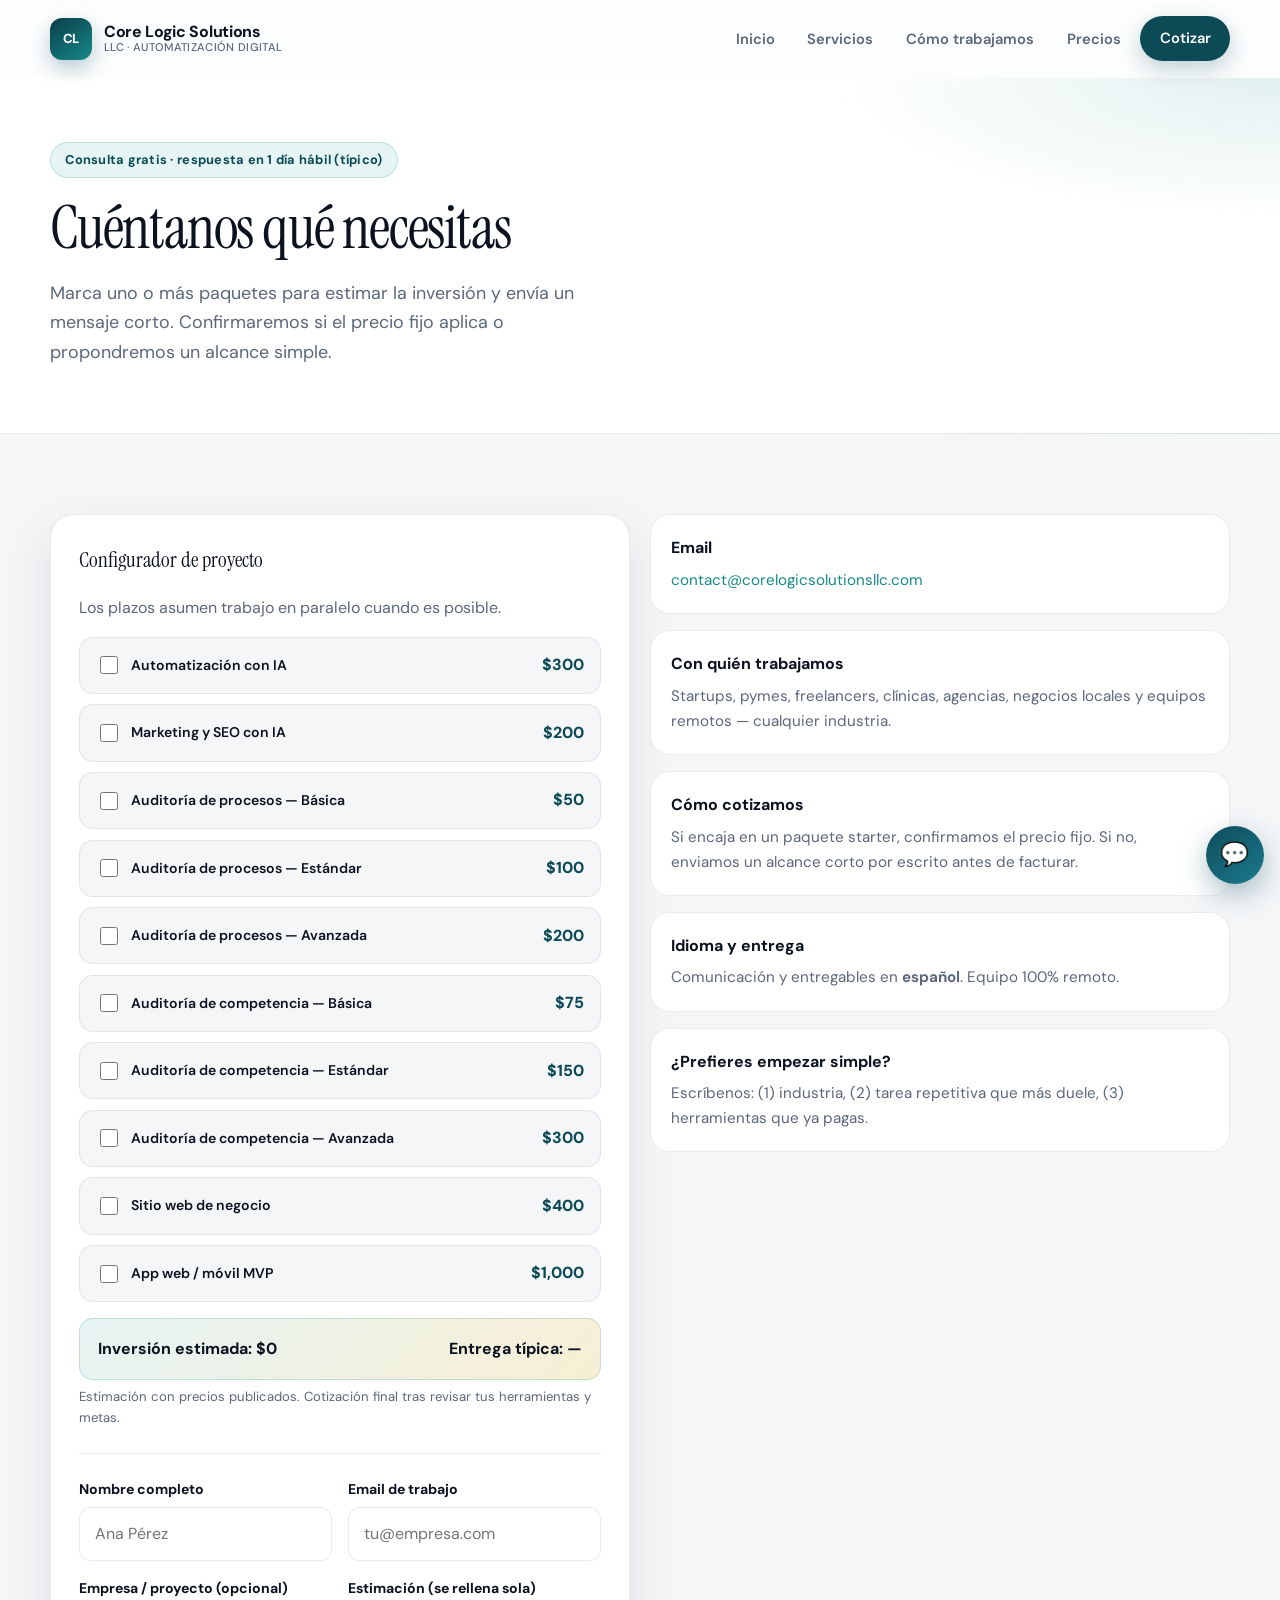
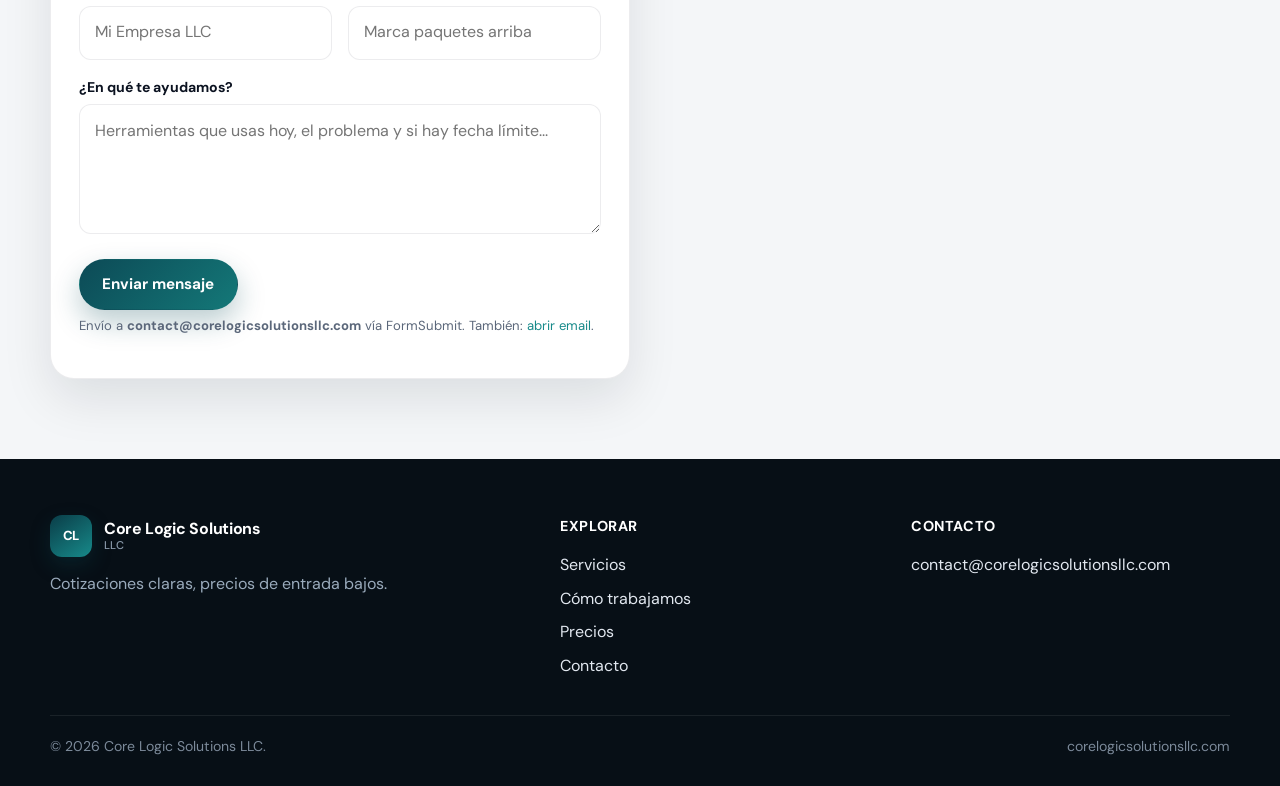
==== commit f6a62977: "Initial commit: Core Logic Solutions website" ====
--- a/contacto.html
+++ b/contacto.html
@@ -1,326 +1,197 @@
 <!DOCTYPE html>
 <html lang="es">
 <head>
-  <meta charset="UTF-8">
-  <meta name="viewport" content="width=device-width, initial-scale=1.0">
-  <title>Contacto y Cotización | Core Logic Solutions</title>
-  <meta name="description" content="Contacta con Core Logic Solutions y configura tu presupuesto a medida utilizando nuestro estimador de coste y tiempo automatizado.">
-  
-  <!-- Estilos CSS -->
-  <link rel="stylesheet" href="css/style.css">
+  <meta charset="UTF-8" />
+  <meta name="viewport" content="width=device-width, initial-scale=1" />
+  <title>Contacto y cotización | Core Logic Solutions</title>
+  <meta name="description" content="Pide una consulta gratis o cotiza paquetes de automatización, SEO, auditorías, web y apps." />
+  <link rel="preconnect" href="https://fonts.googleapis.com" />
+  <link rel="preconnect" href="https://fonts.gstatic.com" crossorigin />
+  <link href="https://fonts.googleapis.com/css2?family=DM+Sans:ital,opsz,wght@0,9..40,400;0,9..40,500;0,9..40,600;0,9..40,700;1,9..40,400&family=Instrument+Serif:ital@0;1&display=swap" rel="stylesheet" />
+  <link rel="stylesheet" href="css/styles.css" />
+  <link rel="icon" href="assets/favicon.svg" type="image/svg+xml" />
 </head>
 <body>
-
-  <!-- Orbes de luz de fondo neo-futurista -->
-  <div class="bg-glow-orb orb-cyan"></div>
-  <div class="bg-glow-orb orb-purple"></div>
-
-  <!-- Header / Navbar -->
-  <header class="header" id="main-header">
-    <div class="nav-container">
-      <a href="index.html" class="logo" id="logo-link">
-        <div class="logo-icon">
-          <svg viewBox="0 0 24 24"><path d="M12 2L2 22h20L12 2zm0 4l6 12H6L12 6z"/></svg>
-        </div>
-        <span>Core Logic <span class="gradient-text">Solutions</span></span>
+  <div class="scroll-progress" aria-hidden="true"></div>
+  <header class="site-header">
+    <div class="nav">
+      <a class="logo" href="index.html">
+        <div class="logo-mark">CL</div>
+        <span>Core Logic Solutions<small>LLC · Automatización digital</small></span>
       </a>
-      <nav aria-label="Navegación principal">
-        <ul class="nav-menu" id="nav-menu">
-          <li class="nav-item"><a href="index.html" class="nav-link">Inicio</a></li>
-          <li class="nav-item"><a href="servicios.html" class="nav-link">Servicios</a></li>
-          <li class="nav-item"><a href="nosotros.html" class="nav-link">Nosotros</a></li>
-          <li class="nav-item"><a href="contacto.html" class="nav-link active">Contacto</a></li>
-        </ul>
-      </nav>
-      <button class="hamburger" id="mobile-menu-toggle" aria-label="Abrir menú de navegación">
-        <span class="bar"></span>
-        <span class="bar"></span>
-        <span class="bar"></span>
-      </button>
+      <button class="nav-toggle" type="button" aria-expanded="false" aria-label="Abrir menú">Menú</button>
+      <ul class="nav-links">
+        <li><a href="index.html">Inicio</a></li>
+        <li><a href="servicios.html">Servicios</a></li>
+        <li><a href="proceso.html">Cómo trabajamos</a></li>
+        <li><a href="precios.html">Precios</a></li>
+        <li><a class="btn btn-primary btn-sm" href="contacto.html">Cotizar</a></li>
+      </ul>
     </div>
   </header>
 
-  <!-- Banner / Hero de la Página -->
-  <section class="section" style="padding-top: 10rem; text-align: center; max-width: 800px; margin: 0 auto;">
-    <div class="hero-badge reveal">Contacto e Inversión</div>
-    <h1 style="font-size: 3rem; margin-bottom: 1.5rem;" class="reveal">Inicia tu <span class="gradient-text">Transformación</span></h1>
-    <p style="color: var(--text-muted); font-size: 1.15rem;" class="reveal">Selecciona las soluciones que requiere tu empresa y obtén una cotización estimada al instante antes de enviar tu mensaje.</p>
-  </section>
-
-  <!-- Seccion Configuradora de Presupuestos -->
-  <section class="section" id="configurator-section" style="padding-top: 1rem;">
-    <div class="section-title reveal">
-      <h2>Configurador de <span class="gradient-text">Presupuesto</span></h2>
-      <p>Selecciona uno o más servicios para armar tu plan a medida. Las tarifas y tiempos se calculan dinámicamente.</p>
+  <main>
+    <div class="page-hero">
+      <div class="container">
+        <div class="eyebrow reveal">Consulta gratis · respuesta en 1 día hábil (típico)</div>
+        <h1 class="reveal">Cuéntanos qué necesitas</h1>
+        <p class="reveal reveal-delay-1">
+          Marca uno o más paquetes para estimar la inversión y envía un mensaje corto.
+          Confirmaremos si el precio fijo aplica o propondremos un alcance simple.
+        </p>
+      </div>
     </div>
 
-    <div class="config-grid reveal">
-      <!-- Grid de Checkboxes de Servicio -->
-      <div class="checkbox-grid">
-        
-        <!-- Checkbox 1 -->
-        <label class="checkbox-card" id="card-service-auto">
-          <input type="checkbox" class="service-checkbox" data-price="300" data-time="2" data-name="Automatización de Trabajo con IA" checked>
-          <span class="custom-checkbox"></span>
-          <div class="checkbox-info">
-            <h4>Automatización de Trabajo con IA</h4>
-            <p>Modelado de flujos en n8n/Zapier e integración de APIs de LLMs en tus workflows cotidianos.</p>
+    <section>
+      <div class="container grid-2" style="align-items:start">
+        <div class="form-card reveal">
+          <h2 class="mt-0" style="font-size:1.3rem;font-family:var(--display);font-weight:400">Configurador de proyecto</h2>
+          <p class="muted" style="margin-top:0">Los plazos asumen trabajo en paralelo cuando es posible.</p>
+
+          <div class="builder" style="margin-top:1rem">
+            <div class="builder-item">
+              <label><input type="checkbox" data-price="300" data-weeks="2" data-name="Automatización con IA ($300)" value="automation" /> Automatización con IA</label>
+              <span class="amt">$300</span>
+            </div>
+            <div class="builder-item">
+              <label><input type="checkbox" data-price="200" data-weeks="3" data-name="Marketing y SEO con IA ($200)" value="marketing" /> Marketing y SEO con IA</label>
+              <span class="amt">$200</span>
+            </div>
+            <div class="builder-item">
+              <label><input type="checkbox" data-price="50" data-weeks="1" data-name="Auditoría de procesos — Básica ($50)" value="biz-basic" /> Auditoría de procesos — Básica</label>
+              <span class="amt">$50</span>
+            </div>
+            <div class="builder-item">
+              <label><input type="checkbox" data-price="100" data-weeks="2" data-name="Auditoría de procesos — Estándar ($100)" value="biz-std" /> Auditoría de procesos — Estándar</label>
+              <span class="amt">$100</span>
+            </div>
+            <div class="builder-item">
+              <label><input type="checkbox" data-price="200" data-weeks="3" data-name="Auditoría de procesos — Avanzada ($200)" value="biz-adv" /> Auditoría de procesos — Avanzada</label>
+              <span class="amt">$200</span>
+            </div>
+            <div class="builder-item">
+              <label><input type="checkbox" data-price="75" data-weeks="1" data-name="Auditoría de competencia — Básica ($75)" value="comp-basic" /> Auditoría de competencia — Básica</label>
+              <span class="amt">$75</span>
+            </div>
+            <div class="builder-item">
+              <label><input type="checkbox" data-price="150" data-weeks="2" data-name="Auditoría de competencia — Estándar ($150)" value="comp-std" /> Auditoría de competencia — Estándar</label>
+              <span class="amt">$150</span>
+            </div>
+            <div class="builder-item">
+              <label><input type="checkbox" data-price="300" data-weeks="3" data-name="Auditoría de competencia — Avanzada ($300)" value="comp-adv" /> Auditoría de competencia — Avanzada</label>
+              <span class="amt">$300</span>
+            </div>
+            <div class="builder-item">
+              <label><input type="checkbox" data-price="400" data-weeks="4" data-name="Sitio web ($400)" value="website" /> Sitio web de negocio</label>
+              <span class="amt">$400</span>
+            </div>
+            <div class="builder-item">
+              <label><input type="checkbox" data-price="1000" data-weeks="6" data-name="App MVP ($1000)" value="app" /> App web / móvil MVP</label>
+              <span class="amt">$1,000</span>
+            </div>
           </div>
-          <div class="checkbox-meta">
-            <span class="meta-price">$300</span>
-            <div class="meta-time">~2 semanas</div>
+
+          <div class="builder-total">
+            <span>Inversión estimada: <strong id="budget-total">$0</strong></span>
+            <span>Entrega típica: <strong id="budget-weeks">—</strong></span>
           </div>
-        </label>
+          <p class="help">Estimación con precios publicados. Cotización final tras revisar tus herramientas y metas.</p>
 
-        <!-- Checkbox 2 -->
-        <label class="checkbox-card" id="card-service-marketing">
-          <input type="checkbox" class="service-checkbox" data-price="200" data-time="3" data-name="Marketing Digital & SEO IA">
-          <span class="custom-checkbox"></span>
-          <div class="checkbox-info">
-            <h4>Marketing Digital & SEO IA</h4>
-            <p>Campañas automatizadas, prospección de clientes y redacción semántica avanzada mediante IA.</p>
-          </div>
-          <div class="checkbox-meta">
-            <span class="meta-price">$200</span>
-            <div class="meta-time">~3 semanas</div>
-          </div>
-        </label>
+          <hr style="border:none;border-top:1px solid var(--line);margin:1.5rem 0" />
 
-        <!-- Dropdown 1: Auditoría de Negocios -->
-        <div class="checkbox-card" style="cursor: default; display: block;" id="card-service-audit-business">
-          <div class="checkbox-info">
-            <h4 style="margin-bottom: 0.25rem;">Auditoría de Negocios (Interna)</h4>
-            <p>Análisis de eficiencia operativa y mapeo de flujos manuales elegibles para agentes IA.</p>
-            <select class="service-select form-control" style="margin-top: 0.75rem; background: var(--bg-dark); border-color: var(--border-glass);" data-name="Auditoría de Negocios">
-              <option value="0" data-price="0" data-time="0">Ninguno</option>
-              <option value="basic" data-price="50" data-time="1">Plan Básico - $50 (~1 semana)</option>
-              <option value="intermediate" data-price="100" data-time="2">Plan Intermedio - $100 (~2 semanas)</option>
-              <option value="advanced" data-price="200" data-time="3">Plan Avanzado - $200 (~3 semanas)</option>
-            </select>
-          </div>
+          <form class="form-grid" action="https://formsubmit.co/contact@corelogicsolutionsllc.com" method="POST">
+            <input type="hidden" name="_subject" value="Nueva consulta — Core Logic Solutions" />
+            <input type="hidden" name="_captcha" value="false" />
+            <input type="hidden" name="_template" value="table" />
+            <input type="hidden" name="selected_services" id="selected-services" value="" />
+            <input type="text" name="_honey" style="display:none" tabindex="-1" autocomplete="off" />
+            <div>
+              <label for="name">Nombre completo</label>
+              <input id="name" name="name" type="text" required autocomplete="name" placeholder="Ana Pérez" />
+            </div>
+            <div>
+              <label for="email">Email de trabajo</label>
+              <input id="email" name="email" type="email" required autocomplete="email" placeholder="tu@empresa.com" />
+            </div>
+            <div>
+              <label for="company">Empresa / proyecto (opcional)</label>
+              <input id="company" name="company" type="text" autocomplete="organization" placeholder="Mi Empresa LLC" />
+            </div>
+            <div>
+              <label for="budget_note">Estimación (se rellena sola)</label>
+              <input id="budget_note" name="budget_note" type="text" readonly placeholder="Marca paquetes arriba" />
+            </div>
+            <div class="full">
+              <label for="message">¿En qué te ayudamos?</label>
+              <textarea id="message" name="message" required placeholder="Herramientas que usas hoy, el problema y si hay fecha límite..."></textarea>
+            </div>
+            <div class="full">
+              <button class="btn btn-primary" type="submit">Enviar mensaje</button>
+              <p class="help">
+                Envío a <strong>contact@corelogicsolutionsllc.com</strong> vía FormSubmit.
+                También: <a href="mailto:contact@corelogicsolutionsllc.com">abrir email</a>.
+              </p>
+            </div>
+          </form>
         </div>
 
-        <!-- Dropdown 2: Auditoría de Competidores -->
-        <div class="checkbox-card" style="cursor: default; display: block;" id="card-service-audit-competitor">
-          <div class="checkbox-info">
-            <h4 style="margin-bottom: 0.25rem;">Auditoría de Competencia de Mercado</h4>
-            <p>Escaneo automatizado de precios, SEO y embudos de ventas de tu competencia por IA.</p>
-            <select class="service-select form-control" style="margin-top: 0.75rem; background: var(--bg-dark); border-color: var(--border-glass);" data-name="Auditoría de Competidores">
-              <option value="0" data-price="0" data-time="0">Ninguno</option>
-              <option value="basic" data-price="75" data-time="1">Plan Básico - $75 (~1 semana)</option>
-              <option value="intermediate" data-price="150" data-time="2">Plan Intermedio - $150 (~2 semanas)</option>
-              <option value="advanced" data-price="300" data-time="3">Plan Avanzado - $300 (~3 semanas)</option>
-            </select>
+        <aside class="contact-side reveal reveal-delay-1">
+          <div class="info-box">
+            <h3>Email</h3>
+            <p><a href="mailto:contact@corelogicsolutionsllc.com">contact@corelogicsolutionsllc.com</a></p>
           </div>
-        </div>
+          <div class="info-box">
+            <h3>Con quién trabajamos</h3>
+            <p>Startups, pymes, freelancers, clínicas, agencias, negocios locales y equipos remotos — cualquier industria.</p>
+          </div>
+          <div class="info-box">
+            <h3>Cómo cotizamos</h3>
+            <p>Si encaja en un paquete starter, confirmamos el precio fijo. Si no, enviamos un alcance corto por escrito antes de facturar.</p>
+          </div>
+          <div class="info-box">
+            <h3>Idioma y entrega</h3>
+            <p>Comunicación y entregables en <strong>español</strong>. Equipo 100% remoto.</p>
+          </div>
+          <div class="info-box">
+            <h3>¿Prefieres empezar simple?</h3>
+            <p>Escríbenos: (1) industria, (2) tarea repetitiva que más duele, (3) herramientas que ya pagas.</p>
+          </div>
+        </aside>
+      </div>
+    </section>
+  </main>
 
-
-        <!-- Checkbox 5 -->
-        <label class="checkbox-card" id="card-service-web">
-          <input type="checkbox" class="service-checkbox" data-price="400" data-time="4" data-name="Creación de Página Web Premium">
-          <span class="custom-checkbox"></span>
-          <div class="checkbox-info">
-            <h4>Páginas Web Corporativas</h4>
-            <p>Desarrollo nativo (HTML/CSS/JS) ultra rápido y responsive con animaciones premium.</p>
-          </div>
-          <div class="checkbox-meta">
-            <span class="meta-price">$400</span>
-            <div class="meta-time">~4 semanas</div>
-          </div>
-        </label>
-
-        <!-- Checkbox 6 -->
-        <label class="checkbox-card" id="card-service-mobile">
-          <input type="checkbox" class="service-checkbox" data-price="1000" data-time="6" data-name="Creación de Aplicaciones Móviles">
-          <span class="custom-checkbox"></span>
-          <div class="checkbox-info">
-            <h4>Aplicaciones Móviles (iOS/Android)</h4>
-            <p>Construcción de aplicaciones móviles a medida con integraciones de bases de datos e IA.</p>
-          </div>
-          <div class="checkbox-meta">
-            <span class="meta-price">$1,000</span>
-            <div class="meta-time">~6 semanas</div>
-          </div>
-        </label>
-
-
-
-      </div>
-
-      <!-- Panel del Presupuesto Estimado -->
-      <div class="glass-card estimate-panel" id="estimate-output-box">
-        <h3>Tu Proyecto</h3>
-        
-        <div class="est-row">
-          <span class="est-label">Inversión Estimada:</span>
-          <span class="est-val price" id="config-total-price">$0</span>
-        </div>
-
-        <div class="est-row">
-          <span class="est-label">Tiempo de Entrega:</span>
-          <span class="est-val" id="config-total-time">0 semanas</span>
-        </div>
-
-        <p class="est-disclaimer">* Los plazos asumen ejecuciones en paralelo y una semana adicional de acoplamiento e integración por cada servicio extra seleccionado.</p>
-      </div>
-
-    </div>
-  </section>
-
-  <!-- Formulario de Contacto Principal -->
-  <section class="section" id="contact-form-section" style="background: var(--bg-deep); padding-bottom: 8rem;">
-    <div class="contact-grid">
-      <!-- Datos de contacto directos -->
-      <div class="contact-info-card reveal">
-        <h2 style="font-size: 2rem; margin-bottom: 1rem;">¿Prefieres hablar <span class="gradient-text">Directamente</span>?</h2>
-        <p style="color: var(--text-muted); margin-bottom: 2rem; line-height: 1.6;">Si tienes un requerimiento muy específico o necesitas un acuerdo de confidencialidad (NDA) antes de detallar tus flujos operacionales, contáctanos:</p>
-        
-        <div class="contact-item">
-          <div class="contact-icon">📧</div>
-          <div class="contact-details">
-            <h4>Email Corporativo</h4>
-            <p>contacto@corelogicsolutions.com</p>
-          </div>
-        </div>
-
-        <div class="contact-item">
-          <div class="contact-icon">💬</div>
-          <div class="contact-details">
-            <h4>Canal de Slack / Teams</h4>
-            <p>Disponible tras primera llamada de onboarding</p>
-          </div>
-        </div>
-
-        <div class="contact-item">
-          <div class="contact-icon">📍</div>
-          <div class="contact-details">
-            <h4>Operación Global</h4>
-            <p>Equipo 100% distribuido y virtual</p>
-          </div>
-        </div>
-      </div>
-
-      <!-- Formulario de Captura -->
-      <div class="glass-card reveal" style="border-color: var(--border-neon);">
-        <form id="lead-contact-form" onsubmit="event.preventDefault(); alert('¡Gracias! Hemos recibido tu configuración de servicios y mensaje. Nos pondremos en contacto contigo en las próximas 12 horas.'); this.reset(); document.querySelectorAll('.service-checkbox').forEach((c, i) => c.checked = i === 0); window.location.reload();">
-          <div class="form-group">
-            <label for="contact-name">Nombre Completo</label>
-            <input type="text" id="contact-name" class="form-control" placeholder="Ej. Juan Pérez" required>
-          </div>
-
-          <div class="form-group">
-            <label for="contact-email">Correo Corporativo</label>
-            <input type="email" id="contact-email" class="form-control" placeholder="Ej. juan@tuempresa.com" required>
-          </div>
-
-          <div class="form-group">
-            <label for="contact-company">Nombre de la Empresa</label>
-            <input type="text" id="contact-company" class="form-control" placeholder="Ej. Tech Logistics S.A." required>
-          </div>
-
-          <div class="form-group">
-            <label for="contact-message">Detalles del Proyecto y Configuración</label>
-            <!-- Este textarea será rellenado automáticamente por el configurador JS -->
-            <textarea id="contact-message" class="form-control" placeholder="Describe brevemente tus cuellos de botella actuales..."></textarea>
-          </div>
-
-          <button type="submit" class="btn-primary" style="width: 100%; border-radius: 10px; margin-top: 1rem;">Solicitar Propuesta de Proyecto</button>
-        </form>
-      </div>
-    </div>
-  </section>
-
-  <!-- Footer Section -->
-  <footer class="footer" id="footer-section">
-    <div class="footer-grid">
-      <div class="footer-info">
-        <a href="index.html" class="logo">
-          <div class="logo-icon">
-            <svg viewBox="0 0 24 24"><path d="M12 2L2 22h20L12 2zm0 4l6 12H6L12 6z"/></svg>
-          </div>
-          <span>Core Logic <span class="gradient-text">Solutions</span></span>
+  <footer class="site-footer">
+    <div class="container footer-grid">
+      <div>
+        <a class="logo" href="index.html" style="color:#fff;margin-bottom:0.85rem">
+          <div class="logo-mark">CL</div>
+          <span>Core Logic Solutions<small style="color:#8a9aab">LLC</small></span>
         </a>
-        <p>Llevamos tu empresa al siguiente nivel operacional integrando Inteligencia Artificial avanzada, automatización de tareas y desarrollo de software a medida.</p>
-        <div class="footer-socials">
-          <a href="#" class="social-icon" aria-label="Facebook"><svg width="18" height="18" viewBox="0 0 24 24" fill="none" stroke="currentColor" stroke-width="2"><path d="M18 2h-3a5 5 0 0 0-5 5v3H7v4h3v8h4v-8h3l1-4h-4V7a1 1 0 0 1 1-1h3z"/></svg></a>
-          <a href="#" class="social-icon" aria-label="Instagram"><svg width="18" height="18" viewBox="0 0 24 24" fill="none" stroke="currentColor" stroke-width="2"><rect x="2" y="2" width="20" height="20" rx="5" ry="5"></rect><path d="M16 11.37A4 4 0 1 1 12.63 8 4 4 0 0 1 16 11.37z"></path><line x1="17.5" y1="6.5" x2="17.51" y2="6.5"></line></svg></a>
-          <a href="#" class="social-icon" aria-label="Twitter"><svg width="18" height="18" viewBox="0 0 24 24" fill="none" stroke="currentColor" stroke-width="2"><path d="M23 3a10.9 10.9 0 0 1-3.14 1.53 4.48 4.48 0 0 0-7.86 3v1A10.66 10.66 0 0 1 3 4s-4 9 5 13a11.64 11.64 0 0 1-7 2c9 5 20 0 20-11.5a4.5 4.5 0 0 0-.08-.83A7.72 7.72 0 0 0 23 3z"/></svg></a>
-          <a href="#" class="social-icon" aria-label="LinkedIn"><svg width="18" height="18" viewBox="0 0 24 24" fill="none" stroke="currentColor" stroke-width="2"><path d="M16 8a6 6 0 0 1 6 6v7h-4v-7a2 2 0 0 0-2-2 2 2 0 0 0-2 2v7h-4v-7a6 6 0 0 1 6-6z"></path><rect x="2" y="9" width="4" height="12"></rect><circle cx="4" cy="4" r="2"></circle></svg></a>
-        </div>
+        <p style="margin:0;max-width:28rem;color:#9aabbc">Cotizaciones claras, precios de entrada bajos.</p>
       </div>
       <div>
-        <h3 class="footer-title">Enlaces</h3>
-        <ul class="footer-links">
-          <li><a href="index.html" class="footer-link">Inicio</a></li>
-          <li><a href="servicios.html" class="footer-link">Servicios</a></li>
-          <li><a href="nosotros.html" class="footer-link">Nosotros</a></li>
-          <li><a href="contacto.html" class="footer-link">Contacto</a></li>
+        <h4>Explorar</h4>
+        <ul>
+          <li><a href="servicios.html">Servicios</a></li>
+          <li><a href="proceso.html">Cómo trabajamos</a></li>
+          <li><a href="precios.html">Precios</a></li>
+          <li><a href="contacto.html">Contacto</a></li>
         </ul>
       </div>
       <div>
-        <h3 class="footer-title">Servicios</h3>
-        <ul class="footer-links">
-          <li><a href="servicios.html" class="footer-link">Automatización de Tareas</a></li>
-          <li><a href="servicios.html" class="footer-link">Marketing Inteligente</a></li>
-          <li><a href="servicios.html" class="footer-link">Auditoría Competitiva</a></li>
-          <li><a href="servicios.html" class="footer-link">Desarrollo Web & Apps</a></li>
+        <h4>Contacto</h4>
+        <ul>
+          <li><a href="mailto:contact@corelogicsolutionsllc.com">contact@corelogicsolutionsllc.com</a></li>
         </ul>
       </div>
-      <div class="footer-newsletter">
-        <h3 class="footer-title">Newsletter</h3>
-        <p>Suscríbete para recibir insights semanales sobre automatización e IA aplicada a negocios.</p>
-        <form class="newsletter-form" id="newsletter-form">
-          <input type="email" placeholder="Tu email corporativo" required id="newsletter-email">
-          <button type="submit" aria-label="Suscribirse">
-            <svg width="18" height="18" viewBox="0 0 24 24" fill="none" stroke="currentColor" stroke-width="2" stroke-linecap="round" stroke-linejoin="round"><line x1="22" y1="2" x2="11" y2="13"></line><polygon points="22 2 15 22 11 13 2 9 22 2"></polygon></svg>
-          </button>
-        </form>
-      </div>
     </div>
-    <div class="footer-bottom">
-      <p>&copy; 2026 Core Logic Solutions. Todos los derechos reservados.</p>
-      <p>Diseño y Tecnología con Inteligencia Artificial.</p>
+    <div class="container footer-bottom">
+      <span>© <span data-year></span> Core Logic Solutions LLC.</span>
+      <span>corelogicsolutionsllc.com</span>
     </div>
   </footer>
-
-  <!-- Chatbot Widget (Floating Assistant) -->
-  <div class="chatbot-widget" id="chatbot-widget-container">
-    <button class="chatbot-bubble" id="chatbot-trigger" aria-label="Abrir Asistente Virtual">
-      <svg viewBox="0 0 24 24"><path d="M20 2H4c-1.1 0-2 .9-2 2v18l4-4h14c1.1 0 2-.9 2-2V4c0-1.1-.9-2-2-2zM6 9h12v2H6V9zm8 5H6v-2h8v2zm4-6H6V6h12v2z"/></svg>
-    </button>
-    <div class="chatbot-panel" id="chatbot-panel-card">
-      <div class="chatbot-header">
-        <div class="chatbot-profile">
-          <div class="chatbot-avatar">🤖</div>
-          <div class="chatbot-name">
-            <h4>CoreBot</h4>
-            <span class="chatbot-status">En línea</span>
-          </div>
-        </div>
-        <button class="chatbot-close" id="chatbot-close-btn" aria-label="Cerrar chat">
-          <svg width="24" height="24" viewBox="0 0 24 24" fill="none" stroke="currentColor" stroke-width="2"><line x1="18" y1="6" x2="6" y2="18"></line><line x1="6" y1="6" x2="18" y2="18"></line></svg>
-        </button>
-      </div>
-      <div class="chatbot-messages" id="chatbot-messages-box"></div>
-      <div class="chatbot-suggestions">
-        <button class="suggestion-btn" data-key="services">Servicios</button>
-        <button class="suggestion-btn" data-key="automation">¿Cómo funciona la IA?</button>
-        <button class="suggestion-btn" data-key="audit">Simular Auditoría</button>
-        <button class="suggestion-btn" data-key="pricing">Presupuestos</button>
-        <button class="suggestion-btn" data-key="human">Hablar con Humano</button>
-      </div>
-      <div class="chatbot-input-area">
-        <input type="text" id="chat-input" placeholder="Pregunta algo sobre IA...">
-        <button id="chat-send" aria-label="Enviar mensaje">
-          <svg viewBox="0 0 24 24" width="20" height="20" fill="currentColor"><path d="M2.01 21L23 12 2.01 3 2 10l15 2-15 2z"/></svg>
-        </button>
-      </div>
-    </div>
-  </div>
-
-  <!-- Scripts -->
   <script src="js/main.js"></script>
   <script src="js/chatbot.js"></script>
-  <script src="js/configurator.js"></script>
 </body>
 </html>
--- a/css/styles.css
+++ b/css/styles.css
@@ -0,0 +1,1365 @@
+/* Core Logic Solutions — Premium agency design */
+:root {
+  --bg: #f4f6f8;
+  --bg-deep: #0a1620;
+  --surface: #ffffff;
+  --ink: #0b1220;
+  --muted: #5b677a;
+  --line: rgba(15, 23, 42, 0.08);
+  --brand: #0c4a56;
+  --brand-2: #178a8a;
+  --brand-soft: #e6f4f4;
+  --gold: #c9a227;
+  --gold-soft: #f8efd4;
+  --shadow: 0 20px 50px rgba(10, 22, 32, 0.1);
+  --shadow-lg: 0 30px 80px rgba(10, 22, 32, 0.16);
+  --radius: 20px;
+  --radius-sm: 14px;
+  --max: 1180px;
+  --header-h: 78px;
+  --font: "DM Sans", "Segoe UI", system-ui, sans-serif;
+  --display: "Instrument Serif", Georgia, "Times New Roman", serif;
+  --ease: cubic-bezier(0.22, 1, 0.36, 1);
+}
+
+*,
+*::before,
+*::after {
+  box-sizing: border-box;
+}
+
+html {
+  scroll-behavior: smooth;
+}
+
+body {
+  margin: 0;
+  font-family: var(--font);
+  color: var(--ink);
+  background: var(--bg);
+  line-height: 1.65;
+  -webkit-font-smoothing: antialiased;
+  overflow-x: hidden;
+}
+
+img {
+  max-width: 100%;
+  display: block;
+}
+
+a {
+  color: var(--brand-2);
+  text-decoration: none;
+  transition: color 0.2s var(--ease);
+}
+
+a:hover {
+  color: var(--brand);
+}
+
+.container {
+  width: min(100% - 2.5rem, var(--max));
+  margin-inline: auto;
+}
+
+/* Reveal animations */
+.reveal {
+  opacity: 0;
+  transform: translateY(28px);
+  transition: opacity 0.8s var(--ease), transform 0.8s var(--ease);
+}
+
+.reveal.in {
+  opacity: 1;
+  transform: none;
+}
+
+.reveal-delay-1 { transition-delay: 0.1s; }
+.reveal-delay-2 { transition-delay: 0.2s; }
+.reveal-delay-3 { transition-delay: 0.3s; }
+.reveal-delay-4 { transition-delay: 0.4s; }
+
+/* Header */
+.site-header {
+  position: sticky;
+  top: 0;
+  z-index: 100;
+  height: var(--header-h);
+  display: flex;
+  align-items: center;
+  background: rgba(255, 255, 255, 0.72);
+  backdrop-filter: blur(16px) saturate(1.4);
+  -webkit-backdrop-filter: blur(16px) saturate(1.4);
+  border-bottom: 1px solid transparent;
+  transition: background 0.3s, border-color 0.3s, box-shadow 0.3s;
+}
+
+.site-header.scrolled {
+  background: rgba(255, 255, 255, 0.92);
+  border-bottom-color: var(--line);
+  box-shadow: 0 8px 30px rgba(10, 22, 32, 0.06);
+}
+
+.nav {
+  position: relative;
+  display: flex;
+  align-items: center;
+  justify-content: space-between;
+  gap: 1rem;
+  width: min(100% - 2.5rem, var(--max));
+  margin-inline: auto;
+  min-height: var(--header-h);
+}
+
+.logo {
+  display: flex;
+  align-items: center;
+  gap: 0.75rem;
+  color: var(--ink);
+  text-decoration: none !important;
+  font-weight: 700;
+  letter-spacing: -0.02em;
+  z-index: 2;
+}
+
+.logo-mark {
+  width: 42px;
+  height: 42px;
+  border-radius: 12px;
+  background: linear-gradient(145deg, #0a3d48, #178a8a);
+  color: #fff;
+  display: grid;
+  place-items: center;
+  font-size: 0.82rem;
+  font-weight: 800;
+  box-shadow: 0 8px 20px rgba(12, 74, 86, 0.28);
+}
+
+.logo span {
+  line-height: 1.15;
+}
+
+.logo small {
+  display: block;
+  font-weight: 500;
+  color: var(--muted);
+  font-size: 0.7rem;
+  letter-spacing: 0.03em;
+  text-transform: uppercase;
+}
+
+.nav-links {
+  display: flex;
+  align-items: center;
+  gap: 0.15rem 0.35rem;
+  list-style: none;
+  margin: 0;
+  padding: 0;
+}
+
+.nav-links a {
+  color: var(--muted);
+  font-weight: 600;
+  font-size: 0.92rem;
+  text-decoration: none !important;
+  padding: 0.55rem 0.85rem;
+  border-radius: 999px;
+  transition: color 0.2s, background 0.2s;
+}
+
+.nav-links a:hover,
+.nav-links a.active {
+  color: var(--brand);
+  background: var(--brand-soft);
+}
+
+.nav-links a.btn,
+.nav-links a.btn:hover,
+.nav-links a.btn.active {
+  color: #fff;
+  background: var(--brand);
+  padding: 0.6rem 1.15rem;
+  box-shadow: 0 8px 22px rgba(12, 74, 86, 0.25);
+}
+
+.nav-links a.btn:hover {
+  background: #083840;
+}
+
+.nav-toggle {
+  display: none;
+  border: 1px solid var(--line);
+  background: #fff;
+  border-radius: 12px;
+  padding: 0.55rem 0.85rem;
+  cursor: pointer;
+  font-weight: 700;
+  color: var(--ink);
+  z-index: 2;
+}
+
+/* Buttons */
+.btn {
+  display: inline-flex;
+  align-items: center;
+  justify-content: center;
+  gap: 0.45rem;
+  border-radius: 999px;
+  padding: 0.9rem 1.4rem;
+  font-weight: 700;
+  font-size: 0.95rem;
+  border: 1px solid transparent;
+  cursor: pointer;
+  text-decoration: none !important;
+  transition: transform 0.25s var(--ease), box-shadow 0.25s var(--ease), background 0.2s;
+  font-family: inherit;
+}
+
+.btn:hover {
+  transform: translateY(-2px);
+}
+
+.btn-primary {
+  background: linear-gradient(135deg, #0c4a56, #147878);
+  color: #fff !important;
+  box-shadow: 0 12px 28px rgba(12, 74, 86, 0.28);
+}
+
+.btn-primary:hover {
+  background: linear-gradient(135deg, #083840, #0c4a56);
+  color: #fff !important;
+}
+
+.btn-secondary {
+  background: rgba(255, 255, 255, 0.9);
+  color: var(--brand) !important;
+  border-color: var(--line);
+  box-shadow: 0 4px 16px rgba(10, 22, 32, 0.04);
+}
+
+.btn-secondary:hover {
+  border-color: rgba(12, 74, 86, 0.25);
+  color: var(--brand) !important;
+}
+
+.btn-ghost {
+  background: transparent;
+  color: #fff !important;
+  border-color: rgba(255, 255, 255, 0.28);
+}
+
+.btn-sm {
+  padding: 0.55rem 1rem;
+  font-size: 0.88rem;
+}
+
+/* Hero */
+.hero {
+  position: relative;
+  padding: 4.5rem 0 5rem;
+  overflow: hidden;
+  background:
+    radial-gradient(ellipse 80% 60% at 90% -10%, rgba(23, 138, 138, 0.16), transparent 55%),
+    radial-gradient(ellipse 50% 40% at 0% 80%, rgba(201, 162, 39, 0.1), transparent 50%),
+    linear-gradient(180deg, #fff 0%, var(--bg) 100%);
+}
+
+.hero-grid {
+  display: grid;
+  grid-template-columns: 1.05fr 0.95fr;
+  gap: 3rem;
+  align-items: center;
+}
+
+.eyebrow {
+  display: inline-flex;
+  align-items: center;
+  gap: 0.45rem;
+  background: var(--brand-soft);
+  color: var(--brand);
+  border: 1px solid rgba(23, 138, 138, 0.2);
+  border-radius: 999px;
+  padding: 0.4rem 0.9rem;
+  font-size: 0.8rem;
+  font-weight: 700;
+  letter-spacing: 0.02em;
+  margin-bottom: 1.15rem;
+}
+
+.hero h1,
+.page-hero h1 {
+  margin: 0 0 1.1rem;
+  font-family: var(--display);
+  font-weight: 400;
+  font-size: clamp(2.4rem, 4.8vw, 3.75rem);
+  line-height: 1.08;
+  letter-spacing: -0.02em;
+  color: var(--ink);
+}
+
+.hero .lead,
+.page-hero p {
+  font-size: 1.12rem;
+  color: var(--muted);
+  max-width: 36rem;
+  margin: 0 0 1.6rem;
+}
+
+.hero-actions {
+  display: flex;
+  flex-wrap: wrap;
+  gap: 0.8rem;
+  margin-bottom: 1.6rem;
+}
+
+.trust-row {
+  display: flex;
+  flex-wrap: wrap;
+  gap: 0.65rem 1.4rem;
+  color: var(--muted);
+  font-size: 0.9rem;
+}
+
+.trust-row strong {
+  color: var(--ink);
+}
+
+.hero-visual {
+  position: relative;
+  border-radius: 28px;
+  overflow: hidden;
+  box-shadow: var(--shadow-lg);
+  aspect-ratio: 16 / 11;
+  background: #0a1620;
+}
+
+.hero-visual img {
+  width: 100%;
+  height: 100%;
+  object-fit: cover;
+  transform: scale(1.02);
+  transition: transform 1.2s var(--ease);
+}
+
+.hero-visual:hover img {
+  transform: scale(1.06);
+}
+
+.hero-visual::after {
+  content: "";
+  position: absolute;
+  inset: 0;
+  background: linear-gradient(180deg, transparent 50%, rgba(10, 22, 32, 0.35));
+  pointer-events: none;
+}
+
+.hero-float {
+  position: absolute;
+  left: 1.1rem;
+  bottom: 1.1rem;
+  right: 1.1rem;
+  z-index: 2;
+  display: flex;
+  flex-wrap: wrap;
+  gap: 0.5rem;
+}
+
+.hero-float span {
+  background: rgba(255, 255, 255, 0.92);
+  backdrop-filter: blur(8px);
+  border-radius: 999px;
+  padding: 0.4rem 0.75rem;
+  font-size: 0.78rem;
+  font-weight: 700;
+  color: var(--brand);
+  box-shadow: 0 6px 18px rgba(0, 0, 0, 0.12);
+}
+
+/* Sections */
+section {
+  padding: 5rem 0;
+}
+
+.section-alt {
+  background: #fff;
+  border-block: 1px solid var(--line);
+}
+
+.section-dark {
+  background: var(--bg-deep);
+  color: #e8eef4;
+  border: none;
+}
+
+.section-dark .section-head p,
+.section-dark .muted {
+  color: #9aabbc;
+}
+
+.section-dark h2,
+.section-dark h3 {
+  color: #fff;
+}
+
+.section-head {
+  max-width: 40rem;
+  margin-bottom: 2.5rem;
+}
+
+.section-head h2 {
+  margin: 0 0 0.7rem;
+  font-family: var(--display);
+  font-weight: 400;
+  font-size: clamp(1.9rem, 3.2vw, 2.6rem);
+  letter-spacing: -0.015em;
+  line-height: 1.15;
+}
+
+.section-head p {
+  margin: 0;
+  color: var(--muted);
+  font-size: 1.05rem;
+}
+
+/* Service cards grid */
+.grid-3 {
+  display: grid;
+  grid-template-columns: repeat(3, 1fr);
+  gap: 1.25rem;
+}
+
+.grid-2 {
+  display: grid;
+  grid-template-columns: repeat(2, 1fr);
+  gap: 1.25rem;
+}
+
+.card {
+  background: var(--surface);
+  border: 1px solid var(--line);
+  border-radius: var(--radius);
+  padding: 1.5rem;
+  box-shadow: 0 4px 20px rgba(10, 22, 32, 0.03);
+  height: 100%;
+  transition: transform 0.35s var(--ease), box-shadow 0.35s var(--ease);
+}
+
+.card:hover {
+  transform: translateY(-4px);
+  box-shadow: var(--shadow);
+}
+
+.card h3 {
+  margin: 0 0 0.5rem;
+  font-size: 1.15rem;
+}
+
+.card p {
+  margin: 0;
+  color: var(--muted);
+  font-size: 0.95rem;
+}
+
+.card ul {
+  margin: 0.85rem 0 0;
+  padding-left: 1.1rem;
+  color: var(--muted);
+  font-size: 0.92rem;
+}
+
+.card li + li {
+  margin-top: 0.3rem;
+}
+
+/* Premium media cards */
+.media-card {
+  display: block;
+  background: #fff;
+  border: 1px solid var(--line);
+  border-radius: calc(var(--radius) + 4px);
+  overflow: hidden;
+  text-decoration: none !important;
+  color: inherit;
+  box-shadow: 0 8px 30px rgba(10, 22, 32, 0.05);
+  transition: transform 0.4s var(--ease), box-shadow 0.4s var(--ease);
+  height: 100%;
+}
+
+.media-card:hover {
+  transform: translateY(-6px);
+  box-shadow: var(--shadow-lg);
+}
+
+.media-card .media {
+  position: relative;
+  aspect-ratio: 16 / 10;
+  overflow: hidden;
+  background: #0a1620;
+}
+
+.media-card .media img {
+  width: 100%;
+  height: 100%;
+  object-fit: cover;
+  transition: transform 0.8s var(--ease);
+}
+
+.media-card:hover .media img {
+  transform: scale(1.07);
+}
+
+.media-card .media::after {
+  content: "";
+  position: absolute;
+  inset: 0;
+  background: linear-gradient(180deg, transparent 40%, rgba(10, 22, 32, 0.45));
+}
+
+.media-card .body {
+  padding: 1.25rem 1.35rem 1.45rem;
+}
+
+.media-card h3 {
+  margin: 0 0 0.4rem;
+  font-size: 1.12rem;
+  color: var(--ink);
+}
+
+.media-card p {
+  margin: 0;
+  color: var(--muted);
+  font-size: 0.92rem;
+}
+
+.media-card .meta {
+  margin-top: 0.9rem;
+  display: flex;
+  flex-wrap: wrap;
+  gap: 0.4rem;
+}
+
+/* Badges */
+.badge {
+  display: inline-flex;
+  align-items: center;
+  border-radius: 999px;
+  padding: 0.3rem 0.7rem;
+  font-size: 0.76rem;
+  font-weight: 700;
+  background: var(--gold-soft);
+  color: #7a5a00;
+  border: 1px solid rgba(201, 162, 39, 0.35);
+}
+
+.badge-teal {
+  background: var(--brand-soft);
+  color: var(--brand);
+  border-color: rgba(23, 138, 138, 0.25);
+}
+
+/* Steps */
+.steps {
+  display: grid;
+  grid-template-columns: repeat(4, 1fr);
+  gap: 1rem;
+}
+
+.step {
+  position: relative;
+  background: #fff;
+  border: 1px solid var(--line);
+  border-radius: var(--radius);
+  padding: 1.4rem;
+  transition: transform 0.35s var(--ease), box-shadow 0.35s var(--ease);
+}
+
+.step:hover {
+  transform: translateY(-4px);
+  box-shadow: var(--shadow);
+}
+
+.step-num {
+  width: 42px;
+  height: 42px;
+  border-radius: 12px;
+  background: linear-gradient(145deg, var(--brand), var(--brand-2));
+  color: #fff;
+  display: grid;
+  place-items: center;
+  font-weight: 800;
+  font-size: 0.9rem;
+  margin-bottom: 1rem;
+  box-shadow: 0 8px 18px rgba(12, 74, 86, 0.25);
+}
+
+.step h3 {
+  margin: 0 0 0.45rem;
+  font-size: 1.08rem;
+}
+
+.step p {
+  margin: 0;
+  color: var(--muted);
+  font-size: 0.92rem;
+}
+
+/* Pricing */
+.pricing-grid {
+  display: grid;
+  grid-template-columns: repeat(3, 1fr);
+  gap: 1.15rem;
+}
+
+.price-card {
+  background: #fff;
+  border: 1px solid var(--line);
+  border-radius: var(--radius);
+  padding: 1.6rem;
+  display: flex;
+  flex-direction: column;
+  transition: transform 0.35s var(--ease), box-shadow 0.35s var(--ease);
+}
+
+.price-card:hover {
+  transform: translateY(-4px);
+  box-shadow: var(--shadow);
+}
+
+.price-card.featured {
+  border-color: transparent;
+  background:
+    linear-gradient(#fff, #fff) padding-box,
+    linear-gradient(145deg, #0c4a56, #c9a227) border-box;
+  border: 2px solid transparent;
+  box-shadow: var(--shadow);
+  position: relative;
+}
+
+.price-card.featured::before {
+  content: "Mas popular";
+  position: absolute;
+  top: -12px;
+  left: 1.1rem;
+  background: linear-gradient(135deg, #0c4a56, #178a8a);
+  color: #fff;
+  font-size: 0.72rem;
+  font-weight: 700;
+  padding: 0.3rem 0.7rem;
+  border-radius: 999px;
+}
+
+.price-card h3 {
+  margin: 0 0 0.35rem;
+}
+
+.price-card .from {
+  font-family: var(--display);
+  font-size: 2.2rem;
+  font-weight: 400;
+  letter-spacing: -0.02em;
+  color: var(--brand);
+  margin: 0.5rem 0;
+  line-height: 1.1;
+}
+
+.price-card .from small {
+  font-family: var(--font);
+  font-size: 0.85rem;
+  font-weight: 600;
+  color: var(--muted);
+}
+
+.price-card p {
+  margin: 0;
+  color: var(--muted);
+  font-size: 0.95rem;
+  flex: 1;
+}
+
+.price-card .btn {
+  margin-top: 1.25rem;
+  width: 100%;
+}
+
+/* Service detail blocks */
+.service-block {
+  padding: 4.5rem 0;
+  border-bottom: 1px solid var(--line);
+}
+
+.service-block:nth-of-type(even) {
+  background: #fff;
+}
+
+.service-layout {
+  display: grid;
+  grid-template-columns: 1fr 1fr;
+  gap: 2.5rem;
+  align-items: center;
+}
+
+.service-visual {
+  border-radius: 24px;
+  overflow: hidden;
+  border: 1px solid var(--line);
+  box-shadow: var(--shadow);
+  aspect-ratio: 16 / 11;
+  background: #0a1620;
+}
+
+.service-visual img {
+  width: 100%;
+  height: 100%;
+  object-fit: cover;
+  transition: transform 0.9s var(--ease);
+}
+
+.service-visual:hover img {
+  transform: scale(1.05);
+}
+
+.service-copy h2 {
+  margin: 0 0 0.6rem;
+  font-family: var(--display);
+  font-weight: 400;
+  font-size: clamp(1.7rem, 2.8vw, 2.25rem);
+}
+
+.service-copy .intro {
+  color: var(--muted);
+  margin: 0 0 1rem;
+  font-size: 1.02rem;
+}
+
+.subservice-grid {
+  display: grid;
+  gap: 0.7rem;
+  margin: 1.15rem 0 0.5rem;
+}
+
+.subservice {
+  background: rgba(244, 246, 248, 0.9);
+  border: 1px solid var(--line);
+  border-radius: 14px;
+  padding: 0.9rem 1.05rem;
+  transition: border-color 0.25s, background 0.25s;
+}
+
+.subservice:hover {
+  border-color: rgba(23, 138, 138, 0.3);
+  background: #fff;
+}
+
+.subservice h4 {
+  margin: 0 0 0.25rem;
+  font-size: 0.98rem;
+}
+
+.subservice p {
+  margin: 0;
+  color: var(--muted);
+  font-size: 0.9rem;
+}
+
+/* Flow timeline */
+.flow {
+  margin-top: 1.75rem;
+  background: #fff;
+  border: 1px solid var(--line);
+  border-radius: var(--radius);
+  padding: 1.5rem;
+  box-shadow: 0 8px 30px rgba(10, 22, 32, 0.04);
+}
+
+.flow h3 {
+  margin: 0 0 1rem;
+  font-size: 1.1rem;
+}
+
+.flow-steps {
+  display: grid;
+  gap: 0;
+  counter-reset: flow;
+}
+
+.flow-step {
+  display: grid;
+  grid-template-columns: 40px 1fr;
+  gap: 0.95rem;
+  position: relative;
+  padding-bottom: 1.15rem;
+}
+
+.flow-step:last-child {
+  padding-bottom: 0;
+}
+
+.flow-step::before {
+  counter-increment: flow;
+  content: counter(flow);
+  width: 40px;
+  height: 40px;
+  border-radius: 50%;
+  background: linear-gradient(145deg, var(--brand), var(--brand-2));
+  color: #fff;
+  display: grid;
+  place-items: center;
+  font-weight: 800;
+  font-size: 0.85rem;
+  z-index: 1;
+  box-shadow: 0 6px 16px rgba(12, 74, 86, 0.25);
+}
+
+.flow-step:not(:last-child)::after {
+  content: "";
+  position: absolute;
+  left: 19px;
+  top: 40px;
+  bottom: 0;
+  width: 2px;
+  background: linear-gradient(180deg, #178a8a, #c7e4ea);
+}
+
+.flow-step strong {
+  display: block;
+  margin-bottom: 0.2rem;
+}
+
+.flow-step p {
+  margin: 0;
+  color: var(--muted);
+  font-size: 0.92rem;
+}
+
+.flow-tools {
+  display: flex;
+  flex-wrap: wrap;
+  gap: 0.4rem;
+  margin-top: 1rem;
+}
+
+.flow-tools span {
+  font-size: 0.76rem;
+  font-weight: 700;
+  padding: 0.3rem 0.65rem;
+  border-radius: 999px;
+  background: var(--brand-soft);
+  color: var(--brand);
+  border: 1px solid rgba(23, 138, 138, 0.2);
+}
+
+/* Page hero */
+.page-hero {
+  position: relative;
+  padding: 4rem 0 2.5rem;
+  background:
+    radial-gradient(ellipse 70% 80% at 100% 0%, rgba(23, 138, 138, 0.12), transparent 50%),
+    #fff;
+  border-bottom: 1px solid var(--line);
+  overflow: hidden;
+}
+
+.page-hero .container {
+  position: relative;
+  z-index: 1;
+}
+
+.page-hero-media {
+  margin-top: 2rem;
+  border-radius: 24px;
+  overflow: hidden;
+  aspect-ratio: 21 / 8;
+  box-shadow: var(--shadow-lg);
+}
+
+.page-hero-media img {
+  width: 100%;
+  height: 100%;
+  object-fit: cover;
+}
+
+/* Forms */
+.form-card {
+  background: #fff;
+  border: 1px solid var(--line);
+  border-radius: calc(var(--radius) + 4px);
+  padding: 1.75rem;
+  box-shadow: var(--shadow);
+}
+
+.form-grid {
+  display: grid;
+  grid-template-columns: 1fr 1fr;
+  gap: 1rem;
+}
+
+.form-grid .full {
+  grid-column: 1 / -1;
+}
+
+label {
+  display: block;
+  font-weight: 700;
+  font-size: 0.88rem;
+  margin-bottom: 0.35rem;
+}
+
+input,
+select,
+textarea {
+  width: 100%;
+  border: 1px solid var(--line);
+  border-radius: 12px;
+  padding: 0.8rem 0.95rem;
+  font: inherit;
+  color: var(--ink);
+  background: #fff;
+  transition: border-color 0.2s, box-shadow 0.2s;
+}
+
+input:focus,
+select:focus,
+textarea:focus {
+  outline: none;
+  border-color: rgba(23, 138, 138, 0.5);
+  box-shadow: 0 0 0 4px rgba(23, 138, 138, 0.12);
+}
+
+textarea {
+  min-height: 130px;
+  resize: vertical;
+}
+
+.help {
+  font-size: 0.82rem;
+  color: var(--muted);
+  margin-top: 0.35rem;
+}
+
+.builder {
+  display: grid;
+  gap: 0.65rem;
+}
+
+.builder-item {
+  display: grid;
+  grid-template-columns: 1fr auto;
+  gap: 0.75rem;
+  align-items: center;
+  padding: 0.9rem 1rem;
+  border: 1px solid var(--line);
+  border-radius: 14px;
+  background: var(--bg);
+  transition: border-color 0.2s, background 0.2s;
+}
+
+.builder-item:hover {
+  border-color: rgba(23, 138, 138, 0.3);
+  background: #fff;
+}
+
+.builder-item label {
+  margin: 0;
+  font-weight: 600;
+  display: flex;
+  align-items: center;
+  gap: 0.65rem;
+  cursor: pointer;
+}
+
+.builder-item input[type="checkbox"] {
+  width: 18px;
+  height: 18px;
+  accent-color: var(--brand);
+}
+
+.builder-item .amt {
+  font-weight: 800;
+  color: var(--brand);
+  white-space: nowrap;
+}
+
+.builder-total {
+  margin-top: 1rem;
+  padding: 1.05rem 1.15rem;
+  border-radius: 14px;
+  background: linear-gradient(135deg, #e6f4f4, #f8efd4);
+  border: 1px solid rgba(23, 138, 138, 0.2);
+  display: flex;
+  justify-content: space-between;
+  gap: 1rem;
+  flex-wrap: wrap;
+  font-weight: 700;
+}
+
+.contact-side {
+  display: grid;
+  gap: 1rem;
+}
+
+.info-box {
+  background: #fff;
+  border: 1px solid var(--line);
+  border-radius: var(--radius);
+  padding: 1.25rem;
+  transition: transform 0.3s var(--ease), box-shadow 0.3s var(--ease);
+}
+
+.info-box:hover {
+  transform: translateY(-2px);
+  box-shadow: var(--shadow);
+}
+
+.info-box h3 {
+  margin: 0 0 0.4rem;
+  font-size: 1rem;
+}
+
+.info-box p {
+  margin: 0;
+  color: var(--muted);
+  font-size: 0.95rem;
+}
+
+/* CTA band */
+.cta-band {
+  background: linear-gradient(135deg, #0a1620 0%, #0c4a56 55%, #178a8a 100%);
+  color: #fff;
+  border-radius: 28px;
+  padding: 2.5rem;
+  display: flex;
+  flex-wrap: wrap;
+  align-items: center;
+  justify-content: space-between;
+  gap: 1.5rem;
+  box-shadow: var(--shadow-lg);
+  position: relative;
+  overflow: hidden;
+}
+
+.cta-band::before {
+  content: "";
+  position: absolute;
+  width: 280px;
+  height: 280px;
+  border-radius: 50%;
+  background: rgba(201, 162, 39, 0.12);
+  right: -60px;
+  top: -80px;
+  pointer-events: none;
+}
+
+.cta-band h2 {
+  margin: 0 0 0.45rem;
+  font-family: var(--display);
+  font-weight: 400;
+  font-size: 1.85rem;
+  position: relative;
+}
+
+.cta-band p {
+  margin: 0;
+  opacity: 0.92;
+  max-width: 34rem;
+  position: relative;
+}
+
+.cta-band .btn-primary {
+  background: #fff;
+  color: var(--brand) !important;
+  box-shadow: none;
+}
+
+.cta-band .btn-primary:hover {
+  background: var(--gold-soft);
+  color: var(--brand) !important;
+}
+
+.cta-band .btn-secondary {
+  background: transparent;
+  color: #fff !important;
+  border-color: rgba(255, 255, 255, 0.3);
+}
+
+/* Check list */
+.check-list {
+  list-style: none;
+  margin: 0;
+  padding: 0;
+  display: grid;
+  gap: 0.75rem;
+}
+
+.check-list li {
+  display: grid;
+  grid-template-columns: 32px 1fr;
+  gap: 0.75rem;
+  align-items: start;
+  background: #fff;
+  border: 1px solid var(--line);
+  border-radius: 14px;
+  padding: 1rem 1.1rem;
+}
+
+.check-list .tick {
+  width: 32px;
+  height: 32px;
+  border-radius: 50%;
+  background: #d1fae5;
+  color: #047857;
+  display: grid;
+  place-items: center;
+  font-weight: 800;
+  font-size: 0.9rem;
+}
+
+/* Stack */
+.stack {
+  display: flex;
+  flex-wrap: wrap;
+  gap: 0.5rem;
+}
+
+.stack span {
+  background: #fff;
+  border: 1px solid var(--line);
+  border-radius: 999px;
+  padding: 0.45rem 0.85rem;
+  font-size: 0.86rem;
+  font-weight: 600;
+  color: var(--muted);
+}
+
+/* Table */
+.table-wrap {
+  overflow-x: auto;
+  border: 1px solid var(--line);
+  border-radius: var(--radius);
+  background: #fff;
+  box-shadow: 0 8px 30px rgba(10, 22, 32, 0.04);
+}
+
+table {
+  width: 100%;
+  border-collapse: collapse;
+  min-width: 640px;
+}
+
+th,
+td {
+  text-align: left;
+  padding: 1rem 1.1rem;
+  border-bottom: 1px solid var(--line);
+  font-size: 0.95rem;
+}
+
+th {
+  background: #f1f5f9;
+  font-size: 0.78rem;
+  text-transform: uppercase;
+  letter-spacing: 0.05em;
+  color: var(--muted);
+}
+
+tr:last-child td {
+  border-bottom: none;
+}
+
+tr {
+  transition: background 0.2s;
+}
+
+tr:hover td {
+  background: rgba(230, 244, 244, 0.4);
+}
+
+/* Footer */
+.site-footer {
+  background: #070f16;
+  color: #cbd5e1;
+  padding: 3.5rem 0 1.75rem;
+  margin-top: 0;
+}
+
+.footer-grid {
+  display: grid;
+  grid-template-columns: 1.5fr 1fr 1fr;
+  gap: 2rem;
+  margin-bottom: 2.25rem;
+}
+
+.site-footer a {
+  color: #e2e8f0;
+  text-decoration: none;
+}
+
+.site-footer a:hover {
+  color: #fff;
+}
+
+.site-footer h4 {
+  margin: 0 0 0.85rem;
+  color: #fff;
+  font-size: 0.9rem;
+  letter-spacing: 0.04em;
+  text-transform: uppercase;
+}
+
+.site-footer ul {
+  list-style: none;
+  margin: 0;
+  padding: 0;
+}
+
+.site-footer li + li {
+  margin-top: 0.45rem;
+}
+
+.footer-bottom {
+  border-top: 1px solid rgba(255, 255, 255, 0.08);
+  padding-top: 1.15rem;
+  display: flex;
+  flex-wrap: wrap;
+  justify-content: space-between;
+  gap: 0.75rem;
+  font-size: 0.88rem;
+  color: #7c8a9a;
+}
+
+/* Utilities */
+.muted { color: var(--muted); }
+.mt-0 { margin-top: 0; }
+.mb-0 { margin-bottom: 0; }
+
+section[id],
+.service-block[id],
+.page-hero {
+  scroll-margin-top: 90px;
+}
+
+.chip-row {
+  display: flex;
+  flex-wrap: wrap;
+  gap: 0.5rem;
+  margin-top: 1.25rem;
+}
+
+/* Marquee strip */
+.marquee {
+  overflow: hidden;
+  border-block: 1px solid var(--line);
+  background: #fff;
+  padding: 1rem 0;
+}
+
+.marquee-track {
+  display: flex;
+  gap: 2.5rem;
+  width: max-content;
+  animation: marquee 28s linear infinite;
+  font-weight: 700;
+  font-size: 0.85rem;
+  letter-spacing: 0.08em;
+  text-transform: uppercase;
+  color: var(--muted);
+}
+
+@keyframes marquee {
+  from { transform: translateX(0); }
+  to { transform: translateX(-50%); }
+}
+
+/* Progress bar under header */
+.scroll-progress {
+  position: fixed;
+  top: 0;
+  left: 0;
+  height: 3px;
+  width: 0;
+  z-index: 200;
+  background: linear-gradient(90deg, #0c4a56, #c9a227);
+  transition: width 0.05s linear;
+}
+
+/* Responsive */
+@media (max-width: 960px) {
+  .hero-grid,
+  .grid-3,
+  .steps,
+  .pricing-grid,
+  .footer-grid,
+  .service-layout {
+    grid-template-columns: 1fr;
+  }
+
+  .grid-2 {
+    grid-template-columns: 1fr;
+  }
+
+  .nav-toggle {
+    display: inline-flex;
+  }
+
+  .nav-links {
+    display: none;
+    position: absolute;
+    top: calc(var(--header-h) - 4px);
+    left: 50%;
+    transform: translateX(-50%);
+    width: min(100vw - 1.5rem, var(--max));
+    background: rgba(255, 255, 255, 0.98);
+    border: 1px solid var(--line);
+    border-radius: 18px;
+    box-shadow: var(--shadow-lg);
+    flex-direction: column;
+    align-items: stretch;
+    padding: 0.75rem;
+    gap: 0.25rem;
+  }
+
+  .nav-links.open {
+    display: flex;
+  }
+
+  .nav-links a {
+    padding: 0.85rem 1rem;
+  }
+
+  .nav-links a.btn {
+    text-align: center;
+    justify-content: center;
+  }
+
+  .form-grid {
+    grid-template-columns: 1fr;
+  }
+
+  .page-hero-media {
+    aspect-ratio: 16 / 9;
+  }
+}
+
+@media (min-width: 961px) and (max-width: 1100px) {
+  .grid-3,
+  .pricing-grid {
+    grid-template-columns: repeat(2, 1fr);
+  }
+
+  .steps {
+    grid-template-columns: repeat(2, 1fr);
+  }
+}
+
+@media (prefers-reduced-motion: reduce) {
+  .reveal {
+    opacity: 1;
+    transform: none;
+    transition: none;
+  }
+  .marquee-track {
+    animation: none;
+  }
+  html {
+    scroll-behavior: auto;
+  }
+}
